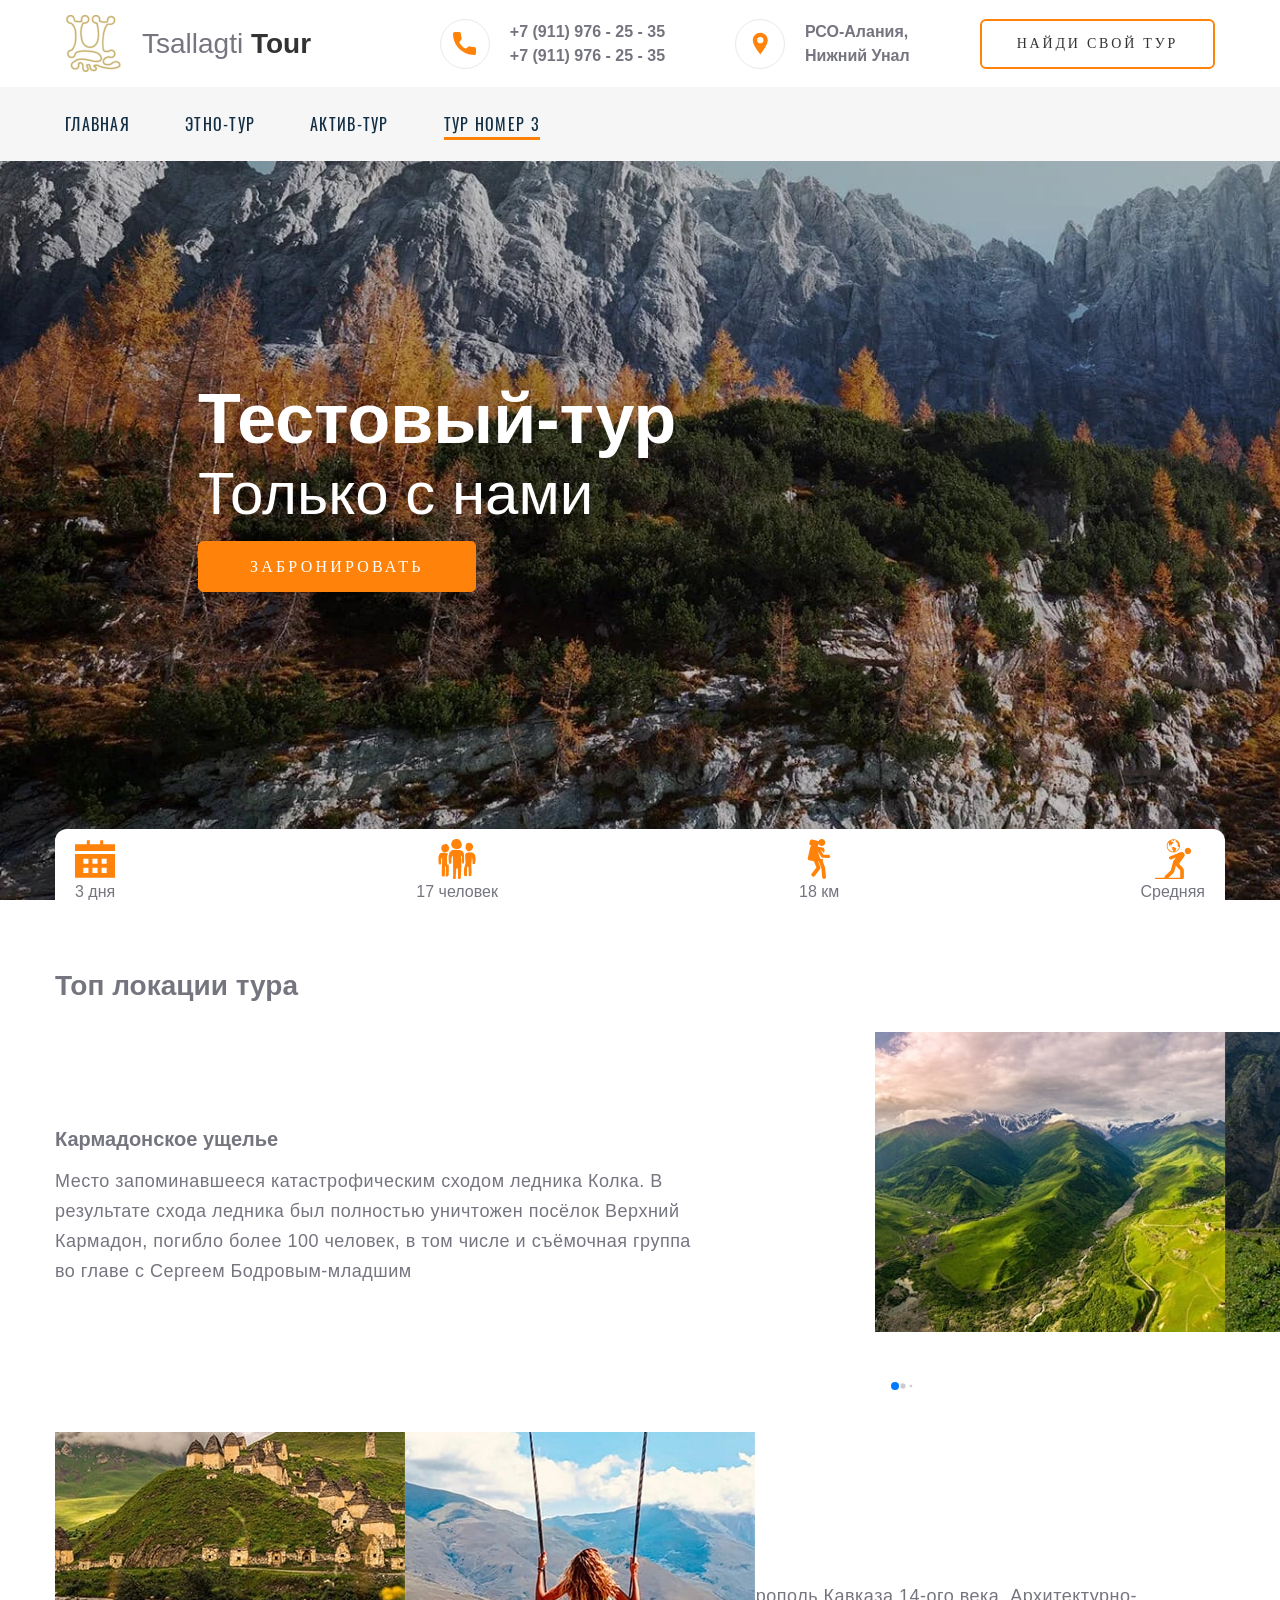
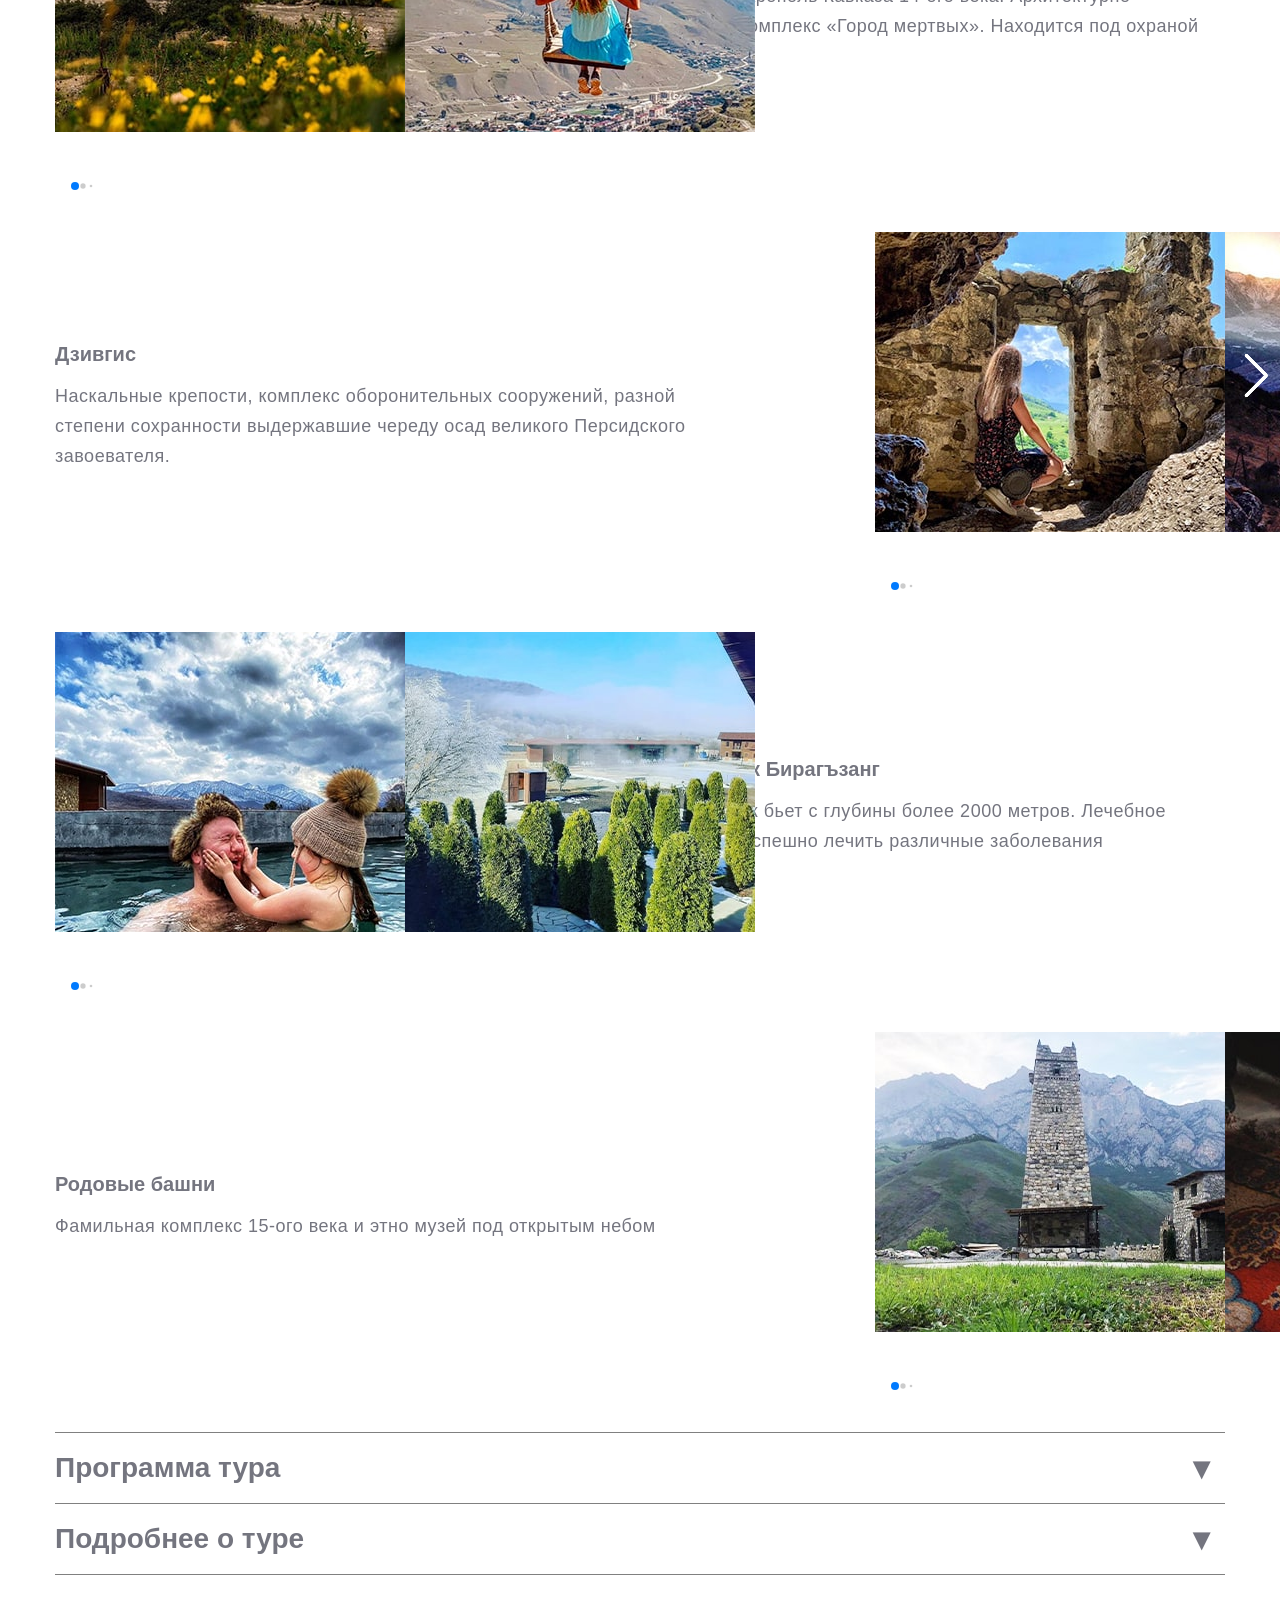
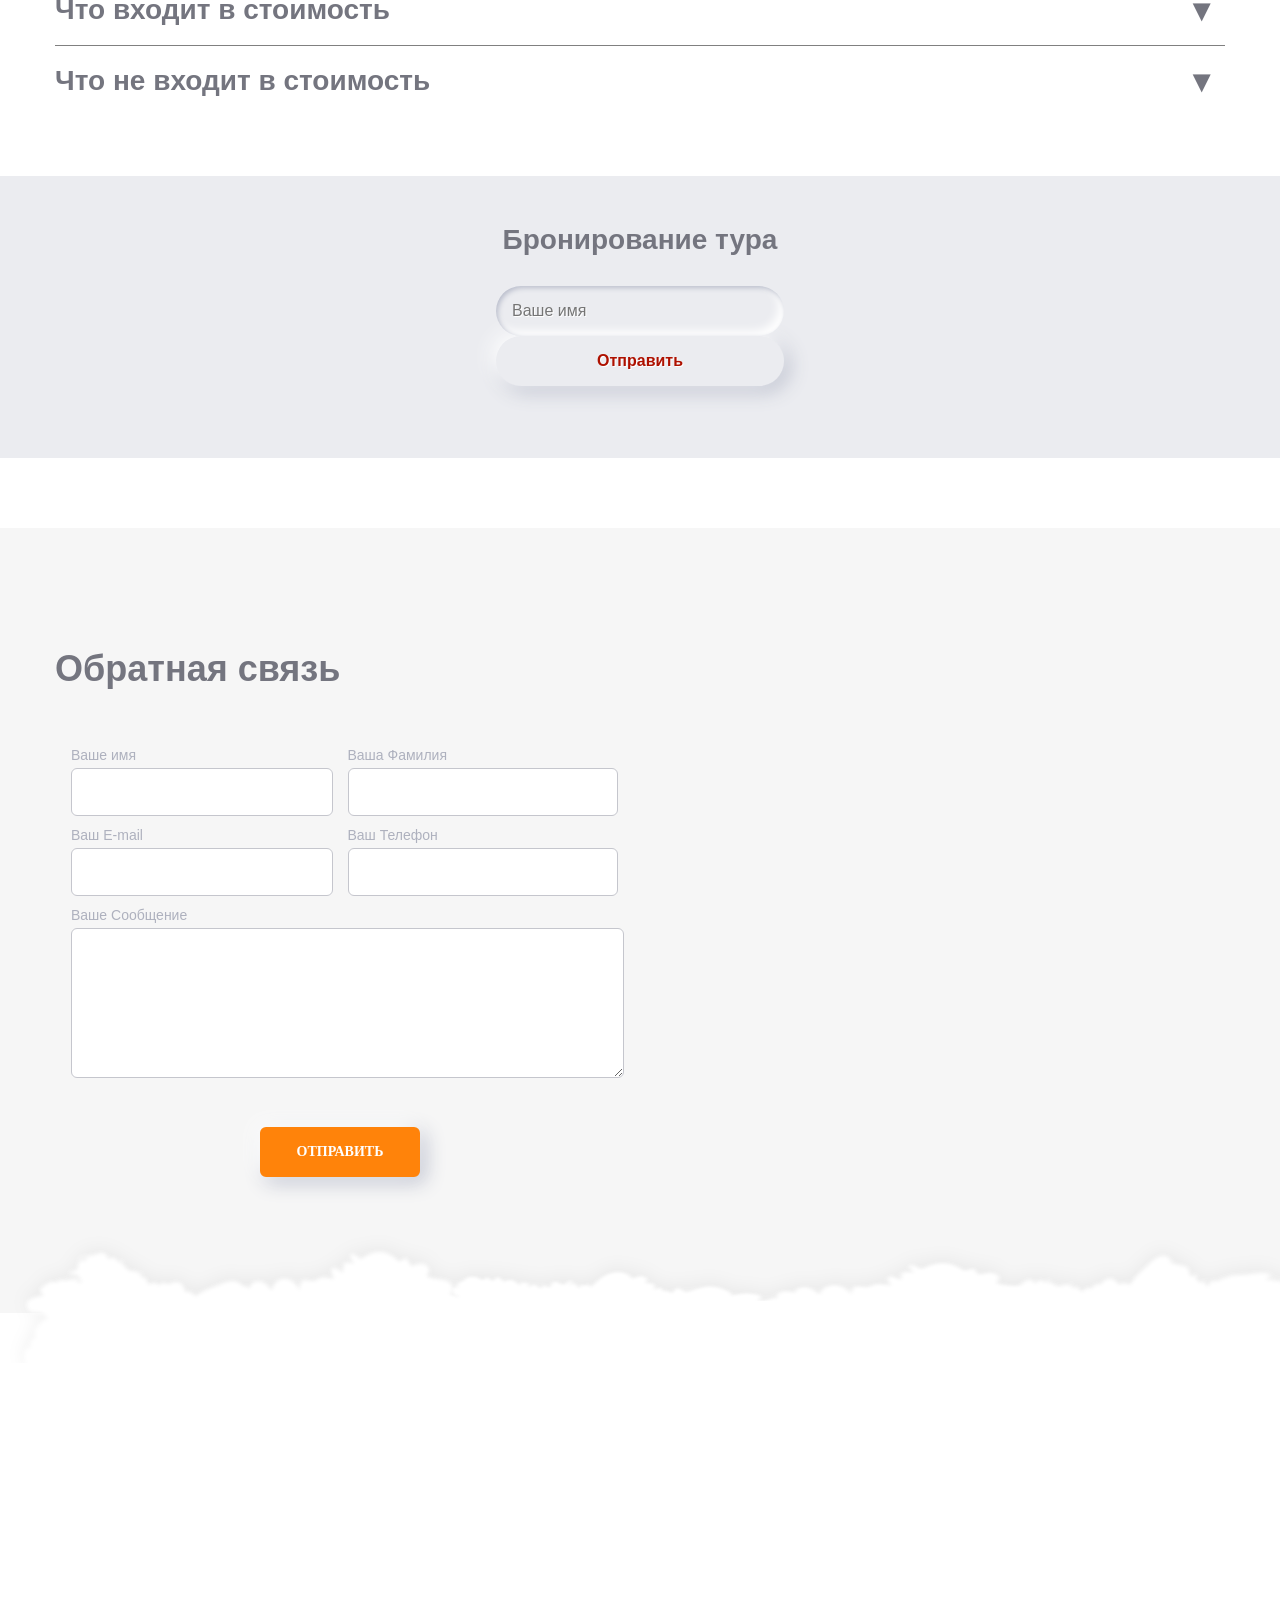
==== test.html @ 3c653f24 "Add files via upload" ====
<!doctype html>
<html lang="ru">
<head>
    <meta charset="UTF-8">
    <meta name="viewport"
          content="width=device-width, user-scalable=no, initial-scale=1.0, maximum-scale=1.0, minimum-scale=1.0">
    <meta http-equiv="X-UA-Compatible" content="ie=edge">
    <meta name="description" content="Туры в Осетии! Лучшее только с нами!">
    <meta name="keywords"
          content="Туры в Осетию, отдых в Осетии, мертвый город, даргавс, тур Осетия, Кавказ тур, тур в горах, отдых в горах">
    <link rel="stylesheet" href="css/fonts.css">
    <link rel="preload" as="style" href="css/fonts.css">
    <link rel="stylesheet" href="css/swiper-bundle.min.css">
    <link rel="stylesheet" href="css/tour.css">
    <link rel="stylesheet" href="css/style.css">
    <link rel="stylesheet" href="test.css">
    <script src="js/accordion.js" defer></script>
    <title>Актив-Тур</title>
</head>
<body>
<div class="overflow"></div>
<header class="header" id="header">
    <div class="header__desctop">
        <div class="header__aside container">
            <div class="header__left">
                <a href="#" class="header__logo">
                    <img src="img/logo.png" alt="Tsallagti туры логотип">
                    <span class="header-logo__name">Tsallagti <strong>Tour</strong></span>
                </a>
            </div>
            <div class="header__right">
                <div class="header-right__item">
                    <div class="header-phone header__article">
                        <div class="header-phone__left">
                            <a href="tel:+79119762535" class="header-phone__link">
                            <span class="header__icon"><svg version="1.1" id="Capa_1" xmlns="http://www.w3.org/2000/svg" x="0px" y="0px"
                                         viewBox="0 0 384 384" style="enable-background:new 0 0 384 384;"
                                         xml:space="preserve">
<g>
	<g>
		<path d="M353.188,252.052c-23.51,0-46.594-3.677-68.469-10.906c-10.719-3.656-23.896-0.302-30.438,6.417l-43.177,32.594
			c-50.073-26.729-80.917-57.563-107.281-107.26l31.635-42.052c8.219-8.208,11.167-20.198,7.635-31.448
			c-7.26-21.99-10.948-45.063-10.948-68.583C132.146,13.823,118.323,0,101.333,0H30.813C13.823,0,0,13.823,0,30.813
			C0,225.563,158.438,384,353.188,384c16.99,0,30.813-13.823,30.813-30.813v-70.323C384,265.875,370.177,252.052,353.188,252.052z"
        />
	</g>
</g>
<g>
</g>
<g>
</g>
<g>
</g>
<g>
</g>
<g>
</g>
<g>
</g>
<g>
</g>
<g>
</g>
<g>
</g>
<g>
</g>
<g>
</g>
<g>
</g>
<g>
</g>
<g>
</g>
<g>
</g>
</svg></span>
                            </a>
                        </div>
                        <div class="header-phone__right">
                            <a href="tel:+79119762535" class="header-phone__link">+7 (911) 976 - 25 - 35</a>
                            <a href="tel:+79651111111" class="header-phone__link">+7 (911) 976 - 25 - 35</a>
                        </div>
                    </div>
                </div>
                <div class="header-right__item">
                    <div class="header-local header__article">
                        <div class="header-local__let">
                            <a href="#tel" class="header-phone__link">
                        <span class="header__icon">
                                <svg height="682pt" viewBox="-119 -21 682 682.66669" width="682pt"
                                     xmlns="http://www.w3.org/2000/svg"><path
                                        d="m216.210938 0c-122.664063 0-222.460938 99.796875-222.460938 222.460938 0 154.175781 222.679688 417.539062 222.679688 417.539062s222.242187-270.945312 222.242187-417.539062c0-122.664063-99.792969-222.460938-222.460937-222.460938zm67.121093 287.597656c-18.507812 18.503906-42.8125 27.757813-67.121093 27.757813-24.304688 0-48.617188-9.253907-67.117188-27.757813-37.011719-37.007812-37.011719-97.226562 0-134.238281 17.921875-17.929687 41.761719-27.804687 67.117188-27.804687 25.355468 0 49.191406 9.878906 67.121093 27.804687 37.011719 37.011719 37.011719 97.230469 0 134.238281zm0 0"/></svg>
                        </span>
                            </a>
                        </div>
                        <div class="header-local__right">
                            <a href="#tel" class="header-local__link">
                                РСО-Алания, <br> Нижний Унал
                            </a>
                        </div>
                    </div>
                </div>
                <a href="#" class="header__btn btn btn__orange">Найди свой тур</a>
            </div>
        </div>
        <div class="header__menu" id="menu-desctop">
            <div class="container">
                <nav class="header__nav">
                    <ul class="header__list">
                        <li class="header__item"><a href="index.html" class="heder__link">Главная</a></li>
                        <li class="header__item"><a href="tours.html" class="heder__link">Этно-Тур</a></li>
                        <li class="header__item"><a href="active.html"
                                                    class="heder__link">Актив-Тур</a></li>
                        <li class="header__item"><a href="test.html" class="heder__link heder__link-active">Тур номер
                            3</a></li>
                    </ul>
                </nav>
            </div>
        </div>
    </div>
    <nav class="navigation">
        <div id="menuToggle">
            <input type="checkbox" id="check-menu-mobile">
            <span></span>
            <span></span>
            <span></span>
            <ul id="menu">
                <li><a href="index.html">Главная</a></li>
                <li><a href="tours.html">Этно-Тур</a></li>
                <li><a href="active.html">Актив-Тур</a></li>
                <li><a href="#">Тур номер 3</a></li>
            </ul>
        </div>
    </nav>
</header>
<main>
    <section class="hero" id="hero">
        <div class="swiper-container hero__slider">
            <div class="swiper-wrapper">
                <div class="swiper-slide">
                    <picture class="1">
                        <source srcset="img/slide/slide-start-1.jpg" media="(min-width: 769px)">
                        <img src="img/slide/slide_1_mobile-min.jpg" alt="MDN" class="swiper-slide__img">
                    </picture>
                </div>
                <div class="swiper-slide">
                    <picture class="2">
                        <source srcset="img/slide/slide-start-2.jpg" media="(min-width: 769px)">
                        <img src="img/slide/slide_2_mobile-min.jpg" alt="MDN" class="swiper-slide__img">
                    </picture>
                </div>
                <div class="swiper-slide">
                    <picture class="3">
                        <source srcset="img/slide/slide-start-3.jpg" media="(min-width: 769px)">
                        <img src="img/slide/slide_3_mobile-min.jpg" alt="MDN" class="swiper-slide__img">
                    </picture>
                </div>
                <!-- Buttons -->
                <!--            <div class="swiper-button-prev"></div>-->
                <!--            <div class="swiper-button-next"></div>-->
            </div>
        </div>
        <div class="swiper-wrap">
            <div class="swiper-wrap__container">
                <h1 class="swiper-container__title">Тестовый-тур</h1>
                <p class="swiper-container__text">Только с нами</p>
                <a href="#tour__price" class="swuper__btn btn btn__orange">Забронировать</a>
            </div>
        </div>
        <div class="tour-lvl">
            <div class="tour-lvl__container">
                <div class="tour-lvl__item">
                    <div class="tour-lvl__icon">
                        <svg class="tour-lvl__svg" version="1.1" id="Layer_1" xmlns="http://www.w3.org/2000/svg" x="0px"
                             y="0px"
                             viewBox="0 0 395 395" style="enable-background:new 0 0 395 395;" xml:space="preserve">
<g>
	<polygon points="278.333,52.5 278.333,12.5 248.333,12.5 248.333,52.5 146.667,52.5 146.667,12.5 116.667,12.5 116.667,52.5
		0,52.5 0,117.5 395,117.5 395,52.5 	"/>
    <path d="M0,382.5h395v-235H0V382.5z M262.5,195h50v50h-50V195z M262.5,285h50v50h-50V285z M172.5,195h50v50h-50V195z M172.5,285h50
		v50h-50V285z M82.5,195h50v50h-50V195z M82.5,285h50v50h-50V285z"/>
</g>
                            <g>
</g>
                            <g>
</g>
                            <g>
</g>
                            <g>
</g>
                            <g>
</g>
                            <g>
</g>
                            <g>
</g>
                            <g>
</g>
                            <g>
</g>
                            <g>
</g>
                            <g>
</g>
                            <g>
</g>
                            <g>
</g>
                            <g>
</g>
                            <g>
</g>
</svg>
                        <p>3 дня</p>
                    </div>
                </div>
                <div class="tour-lvl__item">
                    <div class="tour-lvl__icon">
                        <svg class="tour-lvl__svg" version="1.1" id="Capa_2" xmlns="http://www.w3.org/2000/svg" x="0px"
                             y="0px"
                             width="189.725px" height="189.725px" viewBox="0 0 189.725 189.725"
                             style="enable-background:new 0 0 189.725 189.725;"
                             xml:space="preserve">
<g>
	<g>
		<path d="M112.703,12.209c-1.405-3.553-3.822-6.638-7.471-8.748c-1.387-0.801-2.783-1.35-4.178-1.695
			C96.97,0.084,92.388-0.42,87.608,0.355c-21.487,3.487-27.597,33.089-8.88,43.769c5.806,3.313,17.978,5.163,24.773,1.866
			c4.167-0.936,7.916-3.299,10.623-7.077C119.761,31.051,117.265,19.955,112.703,12.209z"/>
        <path d="M57.595,41.947c-0.283-3.619-1.864-7.103-4.235-9.897c-0.321-0.733-0.679-1.442-1.092-2.109
			c-4.732-7.653-13.913-7.003-21.186-3.91c-9.08,3.862-12.511,13.844-10.447,22.938c1.921,8.454,9.287,15.215,18.029,15.381
			C50.41,64.573,58.44,52.715,57.595,41.947z"/>
        <path d="M128.755,90.472c-0.108-8.433,0.187-17.614-2.546-25.695c-4.021-11.894-17.353-12.543-27.915-13.038
			c-11.533-0.541-28.531-2.116-36.068,9.037c-9.732,14.398-6.897,37.548-5.605,53.859c0.199,2.518,3.003,3.075,4.338,1.664
			c0.013,0.003,0.026,0.003,0.04,0.006c1.299,1.376,1.977,1.269,4.794,1.404c1.376,0.066,2.197-1.12,2.334-2.334
			c1.275-11.243-2.976-29.565,7.567-36.255c-0.007,0.436-0.008,0.875-0.011,1.313c-0.168,0.254-0.307,0.543-0.386,0.887
			c-0.168,0.724-0.146,1.237-0.076,1.934c0.229,14.167,1.411,28.26,1.143,42.472c-0.376,19.812,1.62,40.222-0.804,59.894
			c-0.04,0.32,0.01,0.596,0.106,0.843c-0.318,0.688-0.051,1.642,0.85,1.979c2.876,1.079,5.459,0.769,8.53,1.238
			c1.729,0.265,3.34-0.693,3.391-2.582c0.266-10.103,1.366-20.236,2.071-30.315c0.295-4.227,0.37-8.585,0.162-12.815
			c-0.081-0.978-0.166-1.955-0.255-2.931c-0.03-0.331-0.053-0.61-0.073-0.86c0.641-0.117,1.247-0.264,1.693-0.312
			c2.351-0.258,4.499-0.147,6.727,0.46c0.448,6.001,1.188,11.962,1.089,18.073c-0.155,9.547-0.941,19.168-0.177,28.701
			c0.129,1.611,1.852,1.951,2.727,1.08c2.382,0.943,5.507,1.676,7.593-0.063c0.077-0.065,0.117-0.145,0.181-0.214
			c1.047,0.49,2.474,0.019,2.534-1.542c1.388-35.634,6.238-72.424,0.304-107.834c1.306,0.382,2.525,0.997,3.59,2.019
			c2.651,2.548,1.997,7.905,1.827,11.175c-0.404,7.855-2.162,17.012,2.275,24.101c0.637,1.018,1.794,1.254,2.766,0.962
			c1.547,0.519,3.358-0.001,3.743-2.058C128.714,106.711,128.861,98.605,128.755,90.472z"/>
        <path d="M171.496,34.543c-1.455-12.344-18.521-22.357-29.055-14.004c-4.249,3.369-6.162,9.061-6.477,14.866
			c-1.185,5.069-0.246,10.612,2.761,14.825c1.705,3.41,4.323,6.254,8.088,7.455c2.654,0.848,5.319,0.444,7.808-0.578
			C164.322,55.575,172.786,45.487,171.496,34.543z"/>
        <path d="M55.579,124.249c-0.059-1.253-0.889-2.78-2.272-2.985c-1.856-0.274-3.548-0.6-5.289-0.764
			c-0.418-7.429-0.63-14.867-0.597-22.309c0.031-6.995-1.039-18.149,3.305-24.135c0.376-0.518,0.536-1.029,0.562-1.515
			c1.003-1.254,0.821-3.447-1.12-3.863c-11.499-2.469-32.588-8.243-39.703,4.832c-6.726,12.359-2.641,29.993-2.452,43.345
			c0.02,1.325,0.916,2.638,2.248,2.952c2.285,0.54,4.374,0.808,6.73,0.843c1.237,0.019,2.746-0.936,2.947-2.243
			c1.276-8.348-1.562-16.85,0.169-25.117c1.26-6.025,2.825-4.196,3.643-0.131c0.646,3.202,0.693,6.562,0.749,9.817
			c0.161,9.46-1.06,19.017-1.46,28.47c-0.596,14.107-0.664,28.231-0.215,42.346c0.044,1.362,0.897,2.558,2.231,2.931
			c3.378,0.944,6.297,1.283,9.748,0.733c1.395-0.222,2.117-1.684,2.228-2.925c1.289-14.536,0.864-29.11,0.772-43.683
			c1.431,0.015,2.846,0.137,4.271,0.368c0.262,14.697-1.341,29.353-0.826,44.055c0.055,1.567,1.373,3.26,3.102,3.1
			c2.718-0.251,6.781-0.326,8.845-2.389c2.446-2.445,2.108-10.288,2.425-13.565C56.835,149.757,56.17,136.921,55.579,124.249z
			 M14.256,114.397c-0.062-0.009-0.123-0.021-0.184-0.03c-0.113-3.922-0.341-7.848-0.524-11.771
			C13.866,106.661,14.414,110.746,14.256,114.397z"/>
        <path d="M178.9,73.948c-5.887-12.958-28.205-13.373-39.209-7.859c-4.544,2.277-6.254,5.522-6.332,10.527
			c-0.182,11.64,1.837,23.386,1.954,35.062c0.098,9.756-5.177,18.336-6.663,27.864c-1.772,11.356-0.535,22.869,0.243,34.247
			c0.097,1.421,1.28,2.018,2.326,1.842c0.034,0.007,0.058,0.029,0.094,0.034c2.499,0.393,5.152,0.841,7.68,0.878
			c1.572,0.023,2.662-1.274,2.755-2.755c0.867-13.839,0.866-27.727,0.886-41.59c2.387-0.108,4.747-0.164,7.156,0.105
			c-0.868,13.843,0.944,27.629,1.096,41.484c0.017,1.444,1.312,3.074,2.896,2.896c1.976-0.222,3.93-0.57,5.916-0.72
			c1.237-0.093,2.539-0.812,2.811-2.14c3.522-17.208,0.388-34.45,0.17-51.795c-0.134-10.773,3.882-22.881,2.021-33.783
			c0.139-0.167,0.242-0.365,0.334-0.581c1.216,2.55,1.767,5.609,2.312,8.306c1.151,5.696,2.347,12.789,1.255,18.596
			c-0.298,1.579,0.413,3.327,2.12,3.734c1.601,0.382,3.427,0.55,4.924,0.039c1.513,1.127,4.052,0.926,4.649-1.441
			C183.74,103.28,184.831,87.002,178.9,73.948z"/>
	</g>
</g>
                            <g>
</g>
                            <g>
</g>
                            <g>
</g>
                            <g>
</g>
                            <g>
</g>
                            <g>
</g>
                            <g>
</g>
                            <g>
</g>
                            <g>
</g>
                            <g>
</g>
                            <g>
</g>
                            <g>
</g>
                            <g>
</g>
                            <g>
</g>
                            <g>
</g>
</svg>
                        <p>17 человек</p>
                    </div>
                </div>
                <div class="tour-lvl__item">
                    <div class="tour-lvl__icon">
                        <svg class="tour-lvl__svg" version="1.1" id="Capa_3" xmlns="http://www.w3.org/2000/svg" x="0px"
                             y="0px"
                             viewBox="0 0 457.862 457.862" style="enable-background:new 0 0 457.862 457.862;"
                             xml:space="preserve">
<path id="XMLID_237_" d="M299.796,330.976c-0.178-1.966-0.621-3.898-1.316-5.745l-25.749-68.372l3.609-23.873l-7.449-0.275
	c-16.839-0.622-28.228-12.729-30.863-20.707l-23.391-70.816l40.018,65.324l0,0v0l0.001,0.002c3.08,5.025,8.59,8.466,14.881,8.698
	c31.29,1.154,53.731,2.035,69.087,2.658c4.97,0.202,9.806-1.633,13.395-5.077c3.589-3.444,5.629-8.204,5.629-13.178
	c0-9.876-7.816-17.981-17.685-18.341l-59.307-2.159l0,0l-36.24-59.156l42.789,41.158l5.008-33.132
	c2.245-14.852-7.975-28.712-22.826-30.957l-47.956-7.249c-2.287-0.346-4.55-0.394-6.751-0.177l8.65-33.851
	c5.243,12.551,16.72,22.141,31.152,24.323c21.985,3.323,42.503-11.805,45.826-33.791c3.324-21.985-11.805-42.502-33.79-45.826
	c-20.386-3.082-39.499,9.706-44.823,29.11c-2.93-4.014-7.221-7.072-12.411-8.398L152.214,6.588
	c-11.864-3.031-23.939,4.128-26.97,15.992l-6.281,24.58c-3.032,11.864,4.128,23.939,15.992,26.97l10.09,2.578
	c-7.911,1.946-14.45,8.191-16.355,16.679l-27.934,124.485c-2.681,11.948,4.831,23.807,16.779,26.488l38.367,8.609
	c5.256,1.179,10.493,0.385,14.941-1.891c0.146,2.184,0.621,4.383,1.462,6.529l27.002,68.866l-53.585,69.861
	c-7.357,9.592-5.546,23.332,4.047,30.69c9.6,7.364,23.339,5.536,30.69-4.047l61.106-79.666c4.668-6.086,5.81-14.171,3.01-21.312
	l-23.029-58.731c-0.416-1.061-0.234-2.264,0.477-3.155c0.711-0.891,1.843-1.335,2.971-1.164c1.142,0.173,2.102,0.949,2.509,2.03
	l28.958,76.896l9.038,100.065c1.087,12.033,11.721,20.918,23.769,19.831c12.04-1.087,20.918-11.729,19.831-23.769L299.796,330.976z"
/>
                            <g>
</g>
                            <g>
</g>
                            <g>
</g>
                            <g>
</g>
                            <g>
</g>
                            <g>
</g>
                            <g>
</g>
                            <g>
</g>
                            <g>
</g>
                            <g>
</g>
                            <g>
</g>
                            <g>
</g>
                            <g>
</g>
                            <g>
</g>
                            <g>
</g>
</svg>
                        <p>18 км</p>
                    </div>
                </div>
                <div class="tour-lvl__item">
                    <div class="tour-lvl__icon">
                        <svg class="tour-lvl__svg" version="1.1" id="Layer_2" xmlns="http://www.w3.org/2000/svg" x="0px"
                             y="0px"
                             viewBox="0 0 231.5 256" style="enable-background:new 0 0 231.5 256;" xml:space="preserve">
<path d="M211.3,56c11.2,0,20.3,9.1,20.3,20.3s-9.1,20.3-20.3,20.3S191,87.4,191,76.2S200.1,56,211.3,56z M183,86.5
	c-5.1-3.8-12.4-5.1-19.6-2.3c-12.3,4.8-51.8,21-67.2,27.4c-5.3,2.2-7.9,8.3-5.7,13.7l0,0c2.2,5.4,8.3,7.9,13.7,5.8l30.3-12.3
	l-14.9,19.9c-1.8,2.5-2.8,4.8-3.4,7.2l-14.4,54.7c-0.1,0.5-0.4,0.9-0.7,1.2l-35.9,34.1c-3.5,3.3-4.5,8.2-3,12.5H0v7.9h173.7
	c6.5,0,11.8-5.3,11.8-11.8v-42.7c0-6.6-2.5-12.9-6.9-17.7l-24.3-26.2l32.7-43.8C193.4,105.2,191.6,92.9,183,86.5z M161.9,201.6v42.7
	c0,1.4,0.2,2.7,0.7,3.9H86.2l31.1-29.5c3.6-3.4,6.1-7.7,7.3-12.4l9.4-35.8l27.3,29.4C161.7,200.3,161.9,200.9,161.9,201.6z"/>
                            <path id="Layer_1_1_" d="M120.8,86.2c23.5-1.4,41.3-21.6,39.8-45.1C159.2,17.5,139-0.3,115.5,1.2C92,2.6,74.2,22.9,75.7,46.3
	C77.1,69.7,97.3,87.6,120.8,86.2z M108.6,34.9c-1.2-2.3,2.2-3.6,3.9-5.3c2.2-2.3,6.9-6.1,6.3-7.5c-0.5-1.5-5.3-5.8-7.9-4.8
	c-0.5,0-3.6,3.4-4.2,3.9c0-1.2-0.2-1.8-0.2-2.9c0-0.8-1.5-1.4-1.4-2c0.1-1.3,3.4-3.8,4.1-4.8c-0.7-0.4-2.8-2-3.4-1.7
	c-1.4,0.8-3.2,1.3-4.7,2c0-0.5-0.1-1.1-0.2-1.4c2.9-1.5,6.1-2.6,9.4-3.4l2.9,1.1l2.2,2.3l2.2,2.1c0,0,1.3,0.5,1.8,0.5
	c0.7-0.1,2.7-2.8,2.7-2.8l-0.9-2.1l-0.1-1.8c5.9,0.5,11.3,2.3,16.2,5.3c-0.8,0.1-1.8,0.2-2.8,0.5c-0.4-0.2-2.7,0.2-2.6,1.2
	c0.1,0.8,4.1,4,5.9,6.9c1.7,2.9,6.6,4.8,7.5,8c0.9,3.8-0.5,8.7,0.1,13.3c0.7,4.5,5.5,9.1,5.5,9.1s2.2,0.7,3.9,0.2
	c-1.3,6.6-4.2,12.7-8.8,17.9c-5.1,5.8-11.5,9.8-18.8,11.5c0.9-2.6,2.6-5.1,4.2-6.5c1.4-1.3,3.2-3.6,3.8-5.3c0.7-1.8,1.5-3.4,2.6-5.1
	c1.3-2.3-4-5.5-5.8-6.1c-3.9-1.4-6.9-3.4-10.2-5.5c-2.5-1.5-10,2-12.8,0.9c-3.8-1.4-5.1-2.6-8.5-4.8c-3.5-2.3-2.5-7.2-2.7-10.8
	c2.6,0,6.2-1.1,8,0.9c0.5,0.7,2.6,3.4,3.8,2.3C111,39,109.1,35.7,108.6,34.9z M87.8,21.6c0.2,1.8,1.2,3.3,1.2,4.6
	c0,5.1-0.4,8.2,2.8,12.2c1.3,1.5,1.7,3.9,2.3,5.9c0.7,1.8,2.8,2.7,4.5,3.8c3.2,2.1,6.2,4.7,9.6,6.5c2.2,1.2,3.5,1.8,3.2,4.5
	c-0.4,2.1-0.4,3.4-1.4,5.3c-0.2,0.7,1.5,4.1,2.1,4.6c1.7,1.4,3.4,2.8,5.2,4.1c2.8,2.1,0,5.1-1.1,8.3c-8.3-0.5-16.2-3.8-22.6-9.4
	c-7.5-6.6-12-15.9-12.6-25.8C80.1,37,82.3,28.6,87.8,21.6z"/>
</svg>
                        <p>Cредняя</p>
                    </div>
                </div>
            </div>
        </div>
    </section>
    <section class="tour" id="tour">
        <div class="container">
            <div class="tour-program">
                <h2 class="tour__title title-vis">Топ локации тура</h2>
                <div class="tour__content ">
                    <div class="tour__item">
                        <div class="tour__name">
                            <h3>Кармадонское ущелье</h3>
                            <p class="tour-name__descr">Место запоминавшееся катастрофическим сходом
                                ледника Колка. В результате схода ледника был полностью уничтожен посёлок Верхний
                                Кармадон, погибло более 100 человек, в том числе и съёмочная группа во главе с Сергеем
                                Бодровым-младшим</p>
                        </div>
                        <div>
                            <div class="swiper-cube">
                                <div class="swiper-wrapper">
                                    <div class="swiper-slide"
                                         style="background-image:url(img/karmadon/karmadon1-min.jpg)"></div>
                                    <div class="swiper-slide"
                                         style="background-image:url(img/karmadon/karmadon2-min.jpg)"></div>
                                    <div class="swiper-slide"
                                         style="background-image:url(img/karmadon/karmadon3-min.jpg)"></div>
                                    <div class="swiper-slide"
                                         style="background-image:url(img/karmadon/karmadon4-min.jpg)"></div>
                                </div>
                                <!-- Add Pagination -->
                                <div class="swiper-pagination"></div>
                                <!-- Buttons -->
                                <div class="swiper-button-prev swiper-button-color"></div>
                                <div class="swiper-button-next swiper-button-color"></div>
                            </div>
                        </div>
                    </div>
                    <div class="tour__item">
                        <div class="tour__name">
                            <h3>Даргавс</h3>
                            <p class="tour-name__descr">
                                Самый крупный некрополь Кавказа 14-ого века. Архитектурно-этнографический
                                комплекс «Город мертвых». Находится под охраной ЮНЕСКО.
                            </p>
                        </div>
                        <div>
                            <div class="swiper-cube">
                                <div class="swiper-wrapper">
                                    <div class="swiper-slide"
                                         style="background-image:url(img/dargavs/dargavs1-min.jpg)"></div>
                                    <div class="swiper-slide"
                                         style="background-image:url(img/dargavs/dargavs2-min.jpg)"></div>
                                    <div class="swiper-slide"
                                         style="background-image:url(img/dargavs/dargavs3-min.jpg)"></div>
                                    <div class="swiper-slide"
                                         style="background-image:url(img/dargavs/dargavs4-min.jpg)"></div>
                                </div>
                                <!-- Add Pagination -->
                                <div class="swiper-pagination"></div>
                                <div class="swiper-button-prev swiper-button-color"></div>
                                <div class="swiper-button-next swiper-button-color"></div>
                            </div>
                        </div>
                    </div>
                    <div class="tour__item">
                        <div class="tour__name">
                            <h3>Дзивгис</h3>
                            <p class="tour-name__descr">Наскальные крепости, комплекс оборонительных сооружений, разной
                                степени сохранности выдержавшие череду осад великого Персидского завоевателя.</p>
                        </div>
                        <div>
                            <div class="swiper-cube">
                                <div class="swiper-wrapper">
                                    <div class="swiper-slide"
                                         style="background-image:url(img/dzivgis/dzivgis1-min.jpg)"></div>
                                    <div class="swiper-slide"
                                         style="background-image:url(img/dzivgis/dzivgis2-min.jpg)"></div>
                                    <div class="swiper-slide"
                                         style="background-image:url(img/dzivgis/dzivgis3-min.jpg)"></div>
                                    <div class="swiper-slide"
                                         style="background-image:url(img/dzivgis/dzivgis4-min.jpg)"></div>
                                </div>
                                <!-- Add Pagination -->
                                <div class="swiper-pagination"></div>
                                <!-- Buttons -->
                                <div class="swiper-button-prev swiper-button-color"></div>
                                <div class="swiper-button-next swiper-button-color"></div>
                            </div>
                        </div>
                    </div>
                    <div class="tour__item">
                        <div class="tour__name">
                            <h3>Горячий источник Бирагъзанг</h3>
                            <p class="tour-name__descr">Термальный родник бьет с глубины более 2000 метров. Лечебное
                                купание помогает успешно
                                лечить различные заболевания</p>
                        </div>
                        <div>
                            <div class="swiper-cube">
                                <div class="swiper-wrapper">
                                    <div class="swiper-slide"
                                         style="background-image:url(img/biragzang/biragzang1-min.jpg)"></div>
                                    <div class="swiper-slide"
                                         style="background-image:url(img/biragzang/biragzang2-min.jpg)"></div>
                                    <div class="swiper-slide"
                                         style="background-image:url(img/biragzang/biragzang3-min.jpg)"></div>
                                    <div class="swiper-slide"
                                         style="background-image:url(img/biragzang/biragzang4-min.jpg)"></div>
                                </div>
                                <!-- Add Pagination -->
                                <div class="swiper-pagination"></div>
                                <!-- Buttons -->
                                <div class="swiper-button-prev swiper-button-color"></div>
                                <div class="swiper-button-next swiper-button-color"></div>
                            </div>
                        </div>
                    </div>
                    <div class="tour__item">
                        <div class="tour__name">
                            <h3>Родовые башни</h3>
                            <p class="tour-name__descr">Фамильная комплекс 15-ого века и этно музей под
                                открытым небом</p>
                        </div>
                        <div>
                            <div class="swiper-cube">
                                <div class="swiper-wrapper">
                                    <div class="swiper-slide"
                                         style="background-image:url(img/towers/tower1-min.jpg)"></div>
                                    <div class="swiper-slide"
                                         style="background-image:url(img/towers/tower2-min.jpg)"></div>
                                    <div class="swiper-slide"
                                         style="background-image:url(img/towers/tower3-min.jpg)"></div>
                                    <div class="swiper-slide"
                                         style="background-image:url(img/towers/tower4-min.jpg)"></div>
                                </div>
                                <!-- Add Pagination -->
                                <div class="swiper-pagination"></div>
                                <!-- Buttons -->
                                <div class="swiper-button-prev swiper-button-color"></div>
                                <div class="swiper-button-next swiper-button-color"></div>
                            </div>
                        </div>
                    </div>
                </div>
            </div>
        </div>
    </section>
    <section class="tour-program">
        <div class="container">
            <div class="accordion__item">
                <div class="accordion__item-header">
                    <h2 class="tour-accordion__title tour__title">
                        Программа тура
                    </h2>
                </div>
                <div class="accordion__item-body">
                    <div class="accordion__item-body-content">
                        <h3 class="tour-program__day">1-й день</h3>
                        <ul class="tour-program__list">
                            <li class="tour-program__item">11:00-12:10 (аэропорт Беслан,ж/д и авто вокзалы
                                Владикавказ)
                            </li>
                            <li class="tour-program__item">13:00 Памятник жертвам от схода ледника Колка</li>
                            <li class="tour-program__item">13:20 Кармадонское ущелье</li>
                            <li class="tour-program__item">14:30 Самый крупный некрополь  Кавказа</li>
                            <li class="tour-program__item">15:30 Обед (входит в стоимость)</li>
                            <li class="tour-program__item">17:00 Смотровая площадка Качеля</li>
                            <li class="tour-program__item">17:30 Башня Курта и Тага</li>
                            <li class="tour-program__item">18:00 Дзивгиская наскальная крепость</li>
                            <li class="tour-program__item">19:00 Бирагъзанг-горячий исочник(купание по желанию)не входит
                                в
                                стоимость
                            </li>
                            <li class="tour-program__item">19:50 Выезд во Владикавказ</li>
                            <li class="tour-program__item">20:40 Заселение в отель</li>
                        </ul>
                        <h3 class="tour-program__day">2-й день</h3>
                        <ul class="tour-program__list">
                            <li class="tour-program__item">8:00 Завтрак</li>
                            <li class="tour-program__item">9:00 Выезд</li>
                            <li class="tour-program__item">10:00 Монумент Уастырджи</li>
                            <li class="tour-program__item">10:30 Родовая башня/этно-музей</li>
                            <li class="tour-program__item">11:30 Мастер класс по приготовлению осетинских пирогов</li>
                            <li class="tour-program__item">12:30 Обед под открытым небом</li>
                            <li class="tour-program__item">15:00 Экскурсия по Владикавказу</li>
                            <li class="tour-program__item">17:30 Выезд в аэропорт Владикавказа(Беслан)</li>
                            <li class="tour-program__item">18:30 Приезд в Ааэропорт</li>
                        </ul>
                    </div>
                </div>
            </div>
        </div>
    </section>
    <section class="tour-about" id="tour-about">
        <div class="container">
            <div class="accordion__item">
                <div class="accordion__item-header">
                    <h2 class="tour-accordion__title tour__title">
                        Подробнее о туре
                    </h2>
                </div>
                <div class="accordion__item-body">
                    <div class="accordion__item-body-content">
                        <p>
                            В этом путешествии нас ждут топовые локации Осетии. Мы объединили те места, которые больше
                            всего
                            приводят
                            в восторг наших путешественников. А именно: Кармадонское ущелье, Даргавский некрополь,
                            Фамиильные
                            башни. Но это еще не все! <br>
                            Мы начинаем свой путь из города Владикавказ, столицы Северной Осетии.
                            В первый день мы посетим Кармадонское ущелье, Даргавс, Дзивгиская наскальная крепост
                            Во второй день нас ждет Монумент Уастырджи, Родовая башня/этно-музей, Экскурсия по
                            Владикавказу
                            Питание в туре предстоит национальной кухней, вы узнаете множество интересных новых блюд:
                            осетинские
                            пироги,
                            хинкал
                            и др. <br>
                            В туре вас сопровождает тревел-эксперт, а так же фотограф, который сделает красивые кадры на
                            память
                            о путешествии!
                        </p>
                    </div>
                </div>
            </div>
        </div>
    </section>
    <section class="tour__include" id="tour__include">
        <div class="container">
            <div class="accordion__item">
                <div class="accordion__item-header">
                    <h2 class="tour-accordion__title tour__title">
                        Что входит в стоимость
                    </h2>
                </div>
                <div class="accordion__item-body">
                    <div class="accordion__item-body-content">
                        <ul class="tour__include__list">
                            <li class="tour__include__item">
                                <div class="tour__include-item__img"
                                     style="background-image:url(img/price/service_4.jpg)"></div>
                                <div class="tour__include-item__descr">
                                    Трансфер и перемещение по всему маршруту
                                </div>
                            </li>
                            <li class="tour__include__item">
                                <div class="tour__include-item__img"
                                     style="background-image:url(img/price/service_3.jpg)"></div>
                                <div class="tour__include-item__descr">
                                    Размещение в отеле
                                </div>
                            </li>
                            <li class="tour__include__item">
                                <div class="tour__include-item__img"
                                     style="background-image:url(img/price/service_2.jpg)"></div>
                                <div class="tour__include-item__descr">
                                    Комплексное питание в туре
                                </div>
                            </li>
                            <li class="tour__include__item">
                                <div class="tour__include-item__img"
                                     style="background-image:url(img/price/service_1.jpg)"></div>
                                <div class="tour__include-item__descr">
                                    Сопровождение гидом по всему маршруту
                                </div>
                            </li>
                            <li class="tour__include__item">
                                <div class="tour__include-item__img"
                                     style="background-image:url(img/price/service_5.jpg)"></div>
                                <div class="tour__include-item__descr">
                                    Мастер класс по приготовлению осетинских пирогов
                                </div>
                            </li>
                            <li class="tour__include__item">
                                <div class="tour__include-item__img"
                                     style="background-image:url(img/price/service_6.jpg)"></div>
                                <div class="tour__include-item__descr">
                                    Входы в музеи
                                </div>
                            </li>
                        </ul>
                    </div>
                </div>
            </div>
        </div>
    </section>
    <section class="tour__notinclude" id="tour__notinclude">
        <div class="container">
            <div class="accordion__item">
                <div class="accordion__item-header">
                    <h2 class="tour-accordion__title tour__title">Что не входит в стоимость</h2>
                </div>
                <div class="accordion__item-body">
                    <div class="accordion__item-body-content">
                        <ul class="tour__include__list">
                            <li class="tour__include__item">
                                <div class="tour__include-item__icon">
                                </div>
                                <div class="tour__include-item__descr">
                                    Дорога из вашего города до точки сбора группы
                                </div>
                            </li>
                            <li class="tour__include__item">
                                <div class="tour__include-item__icon">
                                </div>
                                <div class="tour__include-item__descr">
                                    Ужин во Владикавказе
                                </div>
                            </li>
                            <li class="tour__include__item">
                                <div class="tour__include-item__icon">
                                </div>
                                <div class="tour__include-item__descr">
                                    Сувениры и различные личные траты
                                </div>
                            </li>
                            <li class="tour__include__item">
                                <div class="tour__include-item__icon">
                                </div>
                                <div class="tour__include-item__descr">
                                    Горячие источники 200р
                                </div>
                            </li>
                        </ul>
                    </div>
                </div>
            </div>
        </div>
    </section>
    <section class="tour__price" id="tour__price">
        <div class="container">
            <form id="form">
                <div class="segment-title">
                    <h2 class="tour__title title-vis">Бронирование тура</h2>
                </div>
                    <input type="text" name="name" class="tour__price-input _req" placeholder="Ваше имя" maxlength="50">
                <button class="tour__btn red" type="submit">Отправить</button>
            </form>
        </div>
    </section>
    <section class="contacts" id="contacts">
        <div class="contacts__container container">
            <div class="contacts__left">
                <div class="contacts__left-wrap">
                    <div class="contacts__left-content">
                        <h2 class="contacts__title title">
                            Обратная связь
                        </h2>
                        <form action="https://jsonplaceholder.typicode.com/posts" method="post" class="contacts-form">
                            <div class="contacts-form__block">
                                <label for="contacts-form__name" class="contscts__label">Ваше имя</label>
                                <input type="text" name="name" class="contacts-form__name contacts__input"
                                       id="contacts-form__name" required>
                            </div>
                            <div class="contacts-form__block">
                                <label for="contacts-form__last-name" class="contscts__label">Ваша Фамилия</label>
                                <input type="text" class="contacts-form__last-name contacts__input"
                                       id="contacts-form__last-name">
                            </div>
                            <div class="contacts-form__block">
                                <label for="contacts-form__email" class="contscts__label">Ваш E-mail</label>
                                <input type="email" class="contacts-form__email contacts__input"
                                       id="contacts-form__email" required>
                            </div>
                            <div class="contacts-form__block">
                                <label for="contacts-form__number" class="contscts__label">Ваш Телефон</label>
                                <input type="tel" class="contacts-form__number contacts__input"
                                       id="contacts-form__number" required>
                            </div>
                            <div class="contacts-label__block ">
                                <label for="contacts-message" class="contscts__label">Ваше Сообщение</label>
                                <textarea name="contacts-message" class="contacts-message"
                                          id="contacts-message"></textarea>
                            </div>
                            <div class="contscts-btn__block">
                                <button class="contscts-btn btn btn__orange">Отправить</button>
                            </div>
                        </form>
                    </div>
                </div>
            </div>
            <div class="contacts__right" id="location-map">
                <iframe src="https://www.google.com/maps/embed?pb=!1m18!1m12!1m3!1d11698.801496681723!2d44.14092934200892!3d42.85805944590716!2m3!1f0!2f0!3f0!3m2!1i1024!2i768!4f13.1!3m3!1m2!1s0x405aebdcbb65d2eb%3A0x51a809025e875106!2z0J3QuNC2LiDQo9C90LDQuywg0KDQtdGB0L8uINCh0LXQstC10YDQvdCw0Y8g0J7RgdC10YLQuNGPLdCQ0LvQsNC90LjRjywg0KDQvtGB0YHQuNGPLCAzNjMyMTQ!5e0!3m2!1sru!2str!4v1618099544535!5m2!1sru!2str"
                        width="600" height="450" style="border:0;" allowfullscreen="" loading="lazy"></iframe>
            </div>
        </div>
    </section>
    <section class="phone-number">
        <div class=".phone-number__container container">

        </div>
    </section>
</main>

<script src="js/form-message.js"></script>
<script src="https://unpkg.com/swiper/swiper-bundle.min.js"></script>
<script src="js/script.js"></script>
<script src="js/menu-hidden.js"></script>
<script src="js/form-send.js"></script>
</body>
</html>
---- css/fonts.css ----
/*Шрифты*/

@font-face {
    font-family: 'Montserrat Regular';
    src: url('../fonts/Montserrat-Regular.woff') format('woff');
    font-weight: normal;
    font-style: normal;
    font-display: swap;
}

@font-face {
    font-family: 'Montserrat Medium';
    src: url('../fonts/Montserrat-Medium.woff') format('woff');
    font-weight: normal;
    font-style: normal;
    font-display: swap;
}

@font-face {
    font-family: 'Montserrat Bold';
    src: url('../fonts/Montserrat-ExtraBold.woff') format('woff');
    font-weight: normal;
    font-style: normal;
    font-display: swap;
}

@font-face {
    font-family: 'Oswald-Regular';
    src: url('../fonts/Oswald-Regular.woff') format('woff');
    font-weight: normal;
    font-style: normal;
    font-display: swap;
}

@font-face {
    font-family: 'Oswald-Bold';
    src: url('../fonts/Oswald-Bold.woff') format('woff');
    font-weight: normal;
    font-style: normal;
    font-display: swap;
}

@font-face {
    font-family: 'Work-Sans-Regular';
    src: url('../fonts/Work-Sans-Regular.woff') format('woff');
    font-weight: normal;
    font-style: normal;
    font-display: swap;
}
---- css/fonts.css ----
/*Шрифты*/

@font-face {
    font-family: 'Montserrat Regular';
    src: url('../fonts/Montserrat-Regular.woff') format('woff');
    font-weight: normal;
    font-style: normal;
    font-display: swap;
}

@font-face {
    font-family: 'Montserrat Medium';
    src: url('../fonts/Montserrat-Medium.woff') format('woff');
    font-weight: normal;
    font-style: normal;
    font-display: swap;
}

@font-face {
    font-family: 'Montserrat Bold';
    src: url('../fonts/Montserrat-ExtraBold.woff') format('woff');
    font-weight: normal;
    font-style: normal;
    font-display: swap;
}

@font-face {
    font-family: 'Oswald-Regular';
    src: url('../fonts/Oswald-Regular.woff') format('woff');
    font-weight: normal;
    font-style: normal;
    font-display: swap;
}

@font-face {
    font-family: 'Oswald-Bold';
    src: url('../fonts/Oswald-Bold.woff') format('woff');
    font-weight: normal;
    font-style: normal;
    font-display: swap;
}

@font-face {
    font-family: 'Work-Sans-Regular';
    src: url('../fonts/Work-Sans-Regular.woff') format('woff');
    font-weight: normal;
    font-style: normal;
    font-display: swap;
}
---- css/tour.css ----
/*Общие*/

.tour__title {
    font-size: 28px;
    line-height: 32px;
}

.title-vis {
    margin-bottom: 30px;
}

.tour__price__title {
    text-align: center;
}

.swiper-wrap {
    max-width: 100%;
}

.tour {
    position: relative;
}

.tour-lvl {
    position: absolute;
    bottom: -1px;
    left: 0;
    display: -webkit-box;
    display: -ms-flexbox;
    display: flex;
    -webkit-box-pack: justify;
    -ms-flex-pack: justify;
    justify-content: space-between;
    -webkit-box-align: center;
    -ms-flex-align: center;
    align-items: center;
    z-index: 3;
}

.tour-lvl__icon {
    position: relative;
    text-align: center;
    -webkit-transition: color 0.5s ease;
    -o-transition: color 0.5s ease;
    transition: color 0.5s ease;
    fill: #ff830a;
}

.tour-lvl__svg {
    height: 40px;
    width: 40px;
}

.tour__img img {
    width: calc(100% / 3);
    height: 300px;
    margin: 20px;
}

.tour__item {
    display: -webkit-box;
    display: -ms-flexbox;
    display: flex;
    -webkit-box-pack: justify;
    -ms-flex-pack: justify;
    justify-content: space-between;
    -webkit-box-align: center;
    -ms-flex-align: center;
    align-items: center;
    margin-bottom: 50px;
}

.tour__item:nth-child(2n) {
    -webkit-box-orient: horizontal;
    -webkit-box-direction: reverse;
    -ms-flex-direction: row-reverse;
    flex-direction: row-reverse;
}

.tour__name {
    max-width: 55%;
}

.tour-name__descr {
    font-size: 18px;
    line-height: 30px;
    letter-spacing: 0.5px;
}

.tour__item h3 {
    margin-bottom: 15px;
    font-size: 20px;
}

/*Слайдер тур*/
.tour-swiper {
    width: 100%;
    padding-top: 50px;
    padding-bottom: 50px;
}

.swiper-slide {
    background-position: center;
    background-size: cover;
    width: 300px;
    height: 300px;
}

.swiper-cube {
    width: 350px;
    height: 350px;
}

.swiper-button-color {
    color: white;
}


/*-----------*/

/*tour__about*/

.tour-about__descr {
    max-width: 1235px;
}

.tour-about__descr p {
    margin-bottom: 10px;
    font-size: 18px;
    line-height: 35px;
}

/*-----------*/

.tour__notinclude {
    margin-bottom: 60px;
}

.tour__include__item {
    width: calc((100% / 2) - (10px));
    height: auto;
    margin: 0 20px 20px 0;
    border-radius: 12px;
    -webkit-box-shadow: 0 4px 6px 0 rgba(0, 0, 0, 0.23);
    box-shadow: 0 4px 6px 0 rgba(0, 0, 0, 0.23);
    color: black;
}

.tour__include__item:nth-child(2n) {
    margin-right: 0;
}

.tour__include-item__img {
    height: 164px;
    background-size: cover;
    background-repeat: no-repeat;
    border-radius: 12px 12px 0 0;
}

.tour__include-item__descr {
    color: #cc9933;
    font-size: 20px;
    line-height: 28px;
    padding: 30px 40px;
}

.tour__include__list {
    display: -webkit-box;
    display: -ms-flexbox;
    display: flex;
    -ms-flex-wrap: wrap;
    flex-wrap: wrap;
    padding: 5px;
}


.tour-program__list {
    padding: 30px 0 30px 60px;
    margin-bottom: 30px;
    border-radius: 12px;
    -webkit-box-shadow: 1px 3px 10px #d5d5d5;
    box-shadow: 1px 3px 10px #d5d5d5;
    background-color: #f2f2f2;
}

.tour-program__list:last-child {
    margin-bottom: 0;
}

.tour-program__day {
    letter-spacing: 2px;
    font-family: 'Oswald-Regular', 'sans-serif';
    font-size: 22px;
    margin-bottom: 10px;
}

.tour-program__item {
    font-family: 'Oswald-Regular', 'sans-serif';
    font-size: 18px;
    list-style-type: disc;
}

.tour-program__item:not(:last-child) {
    margin-bottom: 10px;
}

.panoram__container {
    display: -webkit-box;
    display: -ms-flexbox;
    display: flex;
    -webkit-box-pack: center;
    -ms-flex-pack: center;
    justify-content: center;
}

/*форма*/

.tour__price {
    background-color: #EBECF0;
    margin-bottom: 70px;
    padding: 32px 0;
}


.tour__price p {
    color: #BABECC;
    text-shadow: 1px 1px 1px #FFF;
}

form {
    padding: 16px;
    width: 320px;
    margin: 0 auto;
}

.segment {
    display: -webkit-box;
    display: -ms-flexbox;
    display: flex;
    -webkit-box-pack: justify;
    -ms-flex-pack: justify;
    justify-content: space-between;
    -webkit-box-align: center;
    -ms-flex-align: center;
    align-items: center;
    text-align: center;
}

.segment-title {
    display: -webkit-box;
    display: -ms-flexbox;
    display: flex;
    -webkit-box-pack: center;
    -ms-flex-pack: center;
    justify-content: center;
    -webkit-box-align: center;
    -ms-flex-align: center;
    align-items: center;
}

.tour__price-input, .btn_counter, .price__input, .tour__btn {
    border: 0;
    outline: 0;
    font-size: 16px;
    border-radius: 320px;
    padding: 16px;
    background-color: #EBECF0;
    text-shadow: 1px 1px 0 #FFF;
}

.form__title {
    text-align: center;
    margin-bottom: 24px;
}

.form-price__wrap {
    display: -webkit-box;
    display: -ms-flexbox;
    display: flex;
    -webkit-box-orient: vertical;
    -webkit-box-direction: normal;
    -ms-flex-direction: column;
    flex-direction: column;
    -webkit-box-pack: center;
    -ms-flex-pack: center;
    justify-content: center;
    -webkit-box-align: center;
    -ms-flex-align: center;
    align-items: center;
    margin-bottom: 15px;
}

.form-price__wrap span {
    font-size: 24px;
    color: #AE1100;
}

.form-price__wrap h4 {
    margin-bottom: 10px;
}

.tour__btn {
    margin-bottom: 24px;
}

.price__input {
    width: 40%;
    text-align: center;
    margin-right: 0;
}

label {
    display: block;
    margin-bottom: 24px;
    width: 100%;
}

.tour-price__lable {
    display: -webkit-box;
    display: -ms-flexbox;
    display: flex;
    -webkit-box-pack: justify;
    -ms-flex-pack: justify;
    justify-content: space-between;
    margin-bottom: 24px;
}

.price__input[type='number'] {
    -moz-appearance: textfield;
}

.price__input::-webkit-outer-spin-button,
.price__input::-webkit-inner-spin-button {
    -webkit-appearance: none;
}

.tour__price-input {
    margin-right: 8px;
    -webkit-box-shadow: inset 2px 2px 5px #BABECC, inset -5px -5px 10px #FFF;
    box-shadow: inset 2px 2px 5px #BABECC, inset -5px -5px 10px #FFF;
    width: 100%;
    -webkit-box-sizing: border-box;
    box-sizing: border-box;
    -webkit-transition: all 0.2s ease-in-out;
    -o-transition: all 0.2s ease-in-out;
    transition: all 0.2s ease-in-out;
    -moz-appearance: none;
    appearance: none;
    -webkit-appearance: none;
}

.tour__price-input:focus {
    -webkit-box-shadow: inset 1px 1px 2px #BABECC, inset -1px -1px 2px #FFF;
    box-shadow: inset 1px 1px 2px #BABECC, inset -1px -1px 2px #FFF;
}

.input__date {
    position: relative;
}

.input__date-illusion {
    display: -webkit-box;
    display: -ms-flexbox;
    display: flex;
    -webkit-box-align: center;
    -ms-flex-align: center;
    align-items: center;
    padding-left: 15px;
    width: 100%;
    height: 50px;
    border-radius: 28px;
    margin-right: 8px;
    -webkit-box-shadow: inset 2px 2px 5px #babecc, inset -5px -5px 10px #fff;
    box-shadow: inset 2px 2px 5px #babecc, inset -5px -5px 10px #fff;
    -webkit-box-sizing: border-box;
    box-sizing: border-box;
    -webkit-transition: all 0.2s ease-in-out;
    -o-transition: all 0.2s ease-in-out;
    transition: all 0.2s ease-in-out;
    -moz-appearance: none;
    appearance: none;
    -webkit-appearance: none;
}

.form__select {
    border: none;
    outline: none;
    background-color: #EBECF0;
    color: #757575;
    text-shadow: 1px 1px 0 #FFF;
    font-size: 16px;
}

.form__select:focus {
    -webkit-box-shadow: inset 1px 1px 2px #BABECC, inset -1px -1px 2px #FFF;
    box-shadow: inset 1px 1px 2px #BABECC, inset -1px -1px 2px #FFF;
}

.btn_counter {
    color: #AE1100;
}

.input__date::-webkit-calendar-picker-indicator {
    position: absolute;
    top: 0;
    left: 0;
    right: 0;
    bottom: 0;
    width: auto;
    height: auto;
    color: transparent;
    background: transparent;
}

.input__date::-webkit-inner-spin-button,
.input__date::-webkit-clear-button {
    z-index: 1;
}


button {
    min-width: 48px;
    color: #61677C;
    font-weight: bold;
    -webkit-box-shadow: -5px -5px 20px #FFF, 5px 5px 20px #BABECC;
    box-shadow: -5px -5px 20px #FFF, 5px 5px 20px #BABECC;
    -webkit-transition: all 0.2s ease-in-out;
    -o-transition: all 0.2s ease-in-out;
    transition: all 0.2s ease-in-out;
    cursor: pointer;
    font-weight: 600;
}

button:hover {
    -webkit-box-shadow: -2px -2px 5px #FFF, 2px 2px 5px #BABECC;
    box-shadow: -2px -2px 5px #FFF, 2px 2px 5px #BABECC;
}

button:active {
    -webkit-box-shadow: inset 1px 1px 2px #BABECC, inset -1px -1px 2px #FFF;
    box-shadow: inset 1px 1px 2px #BABECC, inset -1px -1px 2px #FFF;
}

button .icon {
    margin-right: 8px;
}

button.unit {
    border-radius: 8px;
    line-height: 0;
    width: 48px;
    height: 48px;
    display: -webkit-inline-box;
    display: -ms-inline-flexbox;
    display: inline-flex;
    -webkit-box-pack: center;
    -ms-flex-pack: center;
    justify-content: center;
    -webkit-box-align: center;
    -ms-flex-align: center;
    align-items: center;
    margin: 0 8px;
    font-size: 19.2px;
}

button.unit .icon {
    margin-right: 0;
}

button.red {
    display: block;
    width: 100%;
    color: #AE1100;
}

.input-group {
    display: -webkit-box;
    display: -ms-flexbox;
    display: flex;
    -webkit-box-align: center;
    -ms-flex-align: center;
    align-items: center;
    -webkit-box-pack: start;
    -ms-flex-pack: start;
    justify-content: flex-start;
}

.input-group label {
    margin: 0;
    -webkit-box-flex: 1;
    -ms-flex: 1;
    flex: 1;
}

.btn_social {
    padding: 5px;
}

a.unit {
    display: -webkit-inline-box;
    display: -ms-inline-flexbox;
    display: inline-flex;
    -webkit-box-pack: center;
    -ms-flex-pack: center;
    justify-content: center;
    -webkit-box-align: center;
    -ms-flex-align: center;
    align-items: center;
    min-width: 48px;
    min-height: 48px;
    color: #61677C;
    font-weight: bold;
    -webkit-box-shadow: -5px -5px 20px #FFF, 5px 5px 20px #BABECC;
    box-shadow: -5px -5px 20px #FFF, 5px 5px 20px #BABECC;
    cursor: pointer;
    border-radius: 8px;
    line-height: 0;
    margin: 0 8px;
    font-size: 19.2px;
    -webkit-transition: all 0.2s ease-in-out;
    -o-transition: all 0.2s ease-in-out;
    transition: all 0.2s ease-in-out;
}

a.unit:hover {
    -webkit-box-shadow: -2px -2px 5px #FFF, 2px 2px 5px #BABECC;
    box-shadow: -2px -2px 5px #FFF, 2px 2px 5px #BABECC;
}

a.unit:active {
    -webkit-box-shadow: inset 1px 1px 2px #BABECC, inset -1px -1px 2px #FFF;
    box-shadow: inset 1px 1px 2px #BABECC, inset -1px -1px 2px #FFF;
}

.input__date {
    min-height: 55px;
    position: absolute;
    top: 0;
    left: 0;
    opacity: 0;
}

.lable__input-date {
    position: relative;
}

.tour__price-value {
    background-color: #EBECF0;
    cursor: inherit;
    text-align: center;
    font-size: 22px;
    color: #AE1100;
    border: none;
    outline: none;
    -webkit-box-shadow: none;
    box-shadow: none;
}

.tour__price-value:focus {
    -webkit-box-shadow: none;
    box-shadow: none;
}

/*
* Prefixed by https://autoprefixer.github.io
* PostCSS: v7.0.29,
* Autoprefixer: v9.7.6
* Browsers: last 4 version
*/

/*Общие*/

.tour__title {
    font-size: 28px;
    line-height: 32px;
}

.title-vis {
    margin-bottom: 30px;
}

.swiper-wrap {
    max-width: 100%;
}

.tour {
    position: relative;
    z-index: 5;
}

.tour__container {

}

.tour-lvl {
    display: -webkit-box;
    display: -ms-flexbox;
    display: flex;
    width: 100%;
    -webkit-box-pack: justify;
    -ms-flex-pack: justify;
    justify-content: space-between;
    -webkit-box-align: center;
    -ms-flex-align: center;
    align-items: center;
}

.tour-lvl__container {
    display: flex;
    justify-content: space-between;
    width: 1170px;
    margin: 0 auto;
    background-color: white;
    padding: 10px 20px 0 20px;
    border-radius: 12px 12px 0 0;
}

.tour-lvl__icon {
    position: relative;
    text-align: center;
    -webkit-transition: color 0.5s ease;
    -o-transition: color 0.5s ease;
    transition: color 0.5s ease;
    fill: #ff830a;
}

.tour-lvl__svg {
    height: 40px;
    width: 40px;
}

.tour__img img {
    width: calc(100% / 3);
    height: 300px;
    margin: 20px;
}

.tour__item {
    display: -webkit-box;
    display: -ms-flexbox;
    display: flex;
    -webkit-box-pack: justify;
    -ms-flex-pack: justify;
    justify-content: space-between;
    -webkit-box-align: center;
    -ms-flex-align: center;
    align-items: center;
    margin-bottom: 50px;
}

.tour__item:nth-child(2n) {
    -webkit-box-orient: horizontal;
    -webkit-box-direction: reverse;
    -ms-flex-direction: row-reverse;
    flex-direction: row-reverse;
}

.tour__name {
    max-width: 55%;
}

.tour-name__descr {
    font-size: 18px;
    line-height: 30px;
    letter-spacing: 0.5px;
}


/*Слайдер тур*/
.tour-swiper {
    width: 100%;
    padding-top: 50px;
    padding-bottom: 50px;
}

.swiper-slide {
    background-position: center;
    background-size: cover;
    width: 300px;
    height: 300px;
}

.swiper-cube {
    width: 350px;
    height: 350px;
}

.swiper-button-color {
    color: white;
}


/*-----------*/

/*tour__about*/

.tour-about__descr {
    max-width: 1235px;
}

.tour-about__descr p {
    margin-bottom: 10px;
    font-size: 18px;
    line-height: 35px;
}

/*-----------*/

.tour__notinclude {
    margin-bottom: 60px;
}

.tour__include__item {
    width: calc((100% / 2) - (10px));
    height: auto;
    margin: 0 20px 20px 0;
    border-radius: 12px;
    -webkit-box-shadow: 0 4px 6px 0 rgba(0, 0, 0, 0.23);
    box-shadow: 0 4px 6px 0 rgba(0, 0, 0, 0.23);
    color: black;
}

.tour__include__item:nth-child(2n) {
    margin-right: 0;
}

.tour__include-item__img {
    height: 164px;
    background-size: cover;
    background-repeat: no-repeat;
    border-radius: 12px 12px 0 0;
}

.tour__include-item__descr {
    color: #cc9933;
    font-size: 20px;
    line-height: 28px;
    padding: 30px 40px;
}

.tour__include__list {
    display: -webkit-box;
    display: -ms-flexbox;
    display: flex;
    -ms-flex-wrap: wrap;
    flex-wrap: wrap;
    padding: 5px;
}


.tour-program__list {
    padding: 30px 0 30px 60px;
    margin-bottom: 30px;
    border-radius: 12px;
    -webkit-box-shadow: 1px 3px 10px #d5d5d5;
    box-shadow: 1px 3px 10px #d5d5d5;
    background-color: #f2f2f2;
}

.tour-program__list:last-child {
    margin-bottom: 0;
}

.tour-program__day {
    letter-spacing: 2px;
    font-family: 'Oswald-Regular', 'sans-serif';
    font-size: 22px;
    margin-bottom: 10px;
}

.tour-program__item {
    font-family: 'Oswald-Regular', 'sans-serif';
    font-size: 18px;
    list-style-type: disc;
}

.tour-program__item:not(:last-child) {
    margin-bottom: 10px;
}

.panoram__container {
    display: -webkit-box;
    display: -ms-flexbox;
    display: flex;
    -webkit-box-pack: center;
    -ms-flex-pack: center;
    justify-content: center;
}

/*форма*/

.tour__price {
    background-color: #EBECF0;
    margin-bottom: 70px;
    padding: 32px 0;
}


.tour__price p {
    color: #BABECC;
    text-shadow: 1px 1px 1px #FFF;
}

form {
    padding: 16px;
    width: 320px;
    margin: 0 auto;
}

.segment {
    display: -webkit-box;
    display: -ms-flexbox;
    display: flex;
    -webkit-box-pack: justify;
    -ms-flex-pack: justify;
    justify-content: space-between;
    -webkit-box-align: center;
    -ms-flex-align: center;
    align-items: center;
    text-align: center;
}

.segment-title {
    display: -webkit-box;
    display: -ms-flexbox;
    display: flex;
    -webkit-box-pack: center;
    -ms-flex-pack: center;
    justify-content: center;
    -webkit-box-align: center;
    -ms-flex-align: center;
    align-items: center;
}

.tour__price-input, .btn_counter, .price__input, .tour__btn {
    border: 0;
    outline: 0;
    font-size: 16px;
    border-radius: 320px;
    padding: 16px;
    background-color: #EBECF0;
    text-shadow: 1px 1px 0 #FFF;
}

.form__title {
    text-align: center;
    margin-bottom: 24px;
}

.form-price__wrap {
    display: -webkit-box;
    display: -ms-flexbox;
    display: flex;
    -webkit-box-orient: vertical;
    -webkit-box-direction: normal;
    -ms-flex-direction: column;
    flex-direction: column;
    -webkit-box-pack: center;
    -ms-flex-pack: center;
    justify-content: center;
    -webkit-box-align: center;
    -ms-flex-align: center;
    align-items: center;
    margin-bottom: 15px;
}

.form-price__wrap span {
    font-size: 24px;
    color: #AE1100;
}

.form-price__wrap h4 {
    margin-bottom: 10px;
}

.tour__btn {
    margin-bottom: 24px;
}

.price__input {
    width: 40%;
    text-align: center;
    margin-right: 0;
}

label {
    display: block;
    margin-bottom: 24px;
    width: 100%;
}

.tour-price__lable {
    display: -webkit-box;
    display: -ms-flexbox;
    display: flex;
    -webkit-box-pack: justify;
    -ms-flex-pack: justify;
    justify-content: space-between;
    margin-bottom: 24px;
}

.price__input[type='number'] {
    -moz-appearance: textfield;
}

.price__input::-webkit-outer-spin-button,
.price__input::-webkit-inner-spin-button {
    -webkit-appearance: none;
}

.tour__price-input {
    margin-right: 8px;
    -webkit-box-shadow: inset 2px 2px 5px #BABECC, inset -5px -5px 10px #FFF;
    box-shadow: inset 2px 2px 5px #BABECC, inset -5px -5px 10px #FFF;
    width: 100%;
    -webkit-box-sizing: border-box;
    box-sizing: border-box;
    -webkit-transition: all 0.2s ease-in-out;
    -o-transition: all 0.2s ease-in-out;
    transition: all 0.2s ease-in-out;
    -moz-appearance: none;
    appearance: none;
    -webkit-appearance: none;
}

.tour__price-input:focus {
    -webkit-box-shadow: inset 1px 1px 2px #BABECC, inset -1px -1px 2px #FFF;
    box-shadow: inset 1px 1px 2px #BABECC, inset -1px -1px 2px #FFF;
}

.input__date {
    position: relative;
}

.input__date-illusion {
    display: -webkit-box;
    display: -ms-flexbox;
    display: flex;
    -webkit-box-align: center;
    -ms-flex-align: center;
    align-items: center;
    padding-left: 15px;
    width: 100%;
    height: 50px;
    border-radius: 28px;
    margin-right: 8px;
    -webkit-box-shadow: inset 2px 2px 5px #babecc, inset -5px -5px 10px #fff;
    box-shadow: inset 2px 2px 5px #babecc, inset -5px -5px 10px #fff;
    -webkit-box-sizing: border-box;
    box-sizing: border-box;
    -webkit-transition: all 0.2s ease-in-out;
    -o-transition: all 0.2s ease-in-out;
    transition: all 0.2s ease-in-out;
    -moz-appearance: none;
    appearance: none;
    -webkit-appearance: none;
}

.form__select {
    border: none;
    outline: none;
    background-color: #EBECF0;
    color: #757575;
    text-shadow: 1px 1px 0 #FFF;
    font-size: 16px;
}

.form__select:focus {
    -webkit-box-shadow: inset 1px 1px 2px #BABECC, inset -1px -1px 2px #FFF;
    box-shadow: inset 1px 1px 2px #BABECC, inset -1px -1px 2px #FFF;
}

.btn_counter {
    color: #AE1100;
}

.input__date::-webkit-calendar-picker-indicator {
    position: absolute;
    top: 0;
    left: 0;
    right: 0;
    bottom: 0;
    width: auto;
    height: auto;
    color: transparent;
    background: transparent;
}

.input__date::-webkit-inner-spin-button,
.input__date::-webkit-clear-button {
    z-index: 1;
}


button {
    min-width: 48px;
    color: #61677C;
    font-weight: bold;
    -webkit-box-shadow: -5px -5px 20px #FFF, 5px 5px 20px #BABECC;
    box-shadow: -5px -5px 20px #FFF, 5px 5px 20px #BABECC;
    -webkit-transition: all 0.2s ease-in-out;
    -o-transition: all 0.2s ease-in-out;
    transition: all 0.2s ease-in-out;
    cursor: pointer;
    font-weight: 600;
}

button:hover {
    -webkit-box-shadow: -2px -2px 5px #FFF, 2px 2px 5px #BABECC;
    box-shadow: -2px -2px 5px #FFF, 2px 2px 5px #BABECC;
}

button:active {
    -webkit-box-shadow: inset 1px 1px 2px #BABECC, inset -1px -1px 2px #FFF;
    box-shadow: inset 1px 1px 2px #BABECC, inset -1px -1px 2px #FFF;
}

button .icon {
    margin-right: 8px;
}

button.unit {
    border-radius: 8px;
    line-height: 0;
    width: 48px;
    height: 48px;
    display: -webkit-inline-box;
    display: -ms-inline-flexbox;
    display: inline-flex;
    -webkit-box-pack: center;
    -ms-flex-pack: center;
    justify-content: center;
    -webkit-box-align: center;
    -ms-flex-align: center;
    align-items: center;
    margin: 0 8px;
    font-size: 19.2px;
}

button.unit .icon {
    margin-right: 0;
}

button.red {
    display: block;
    width: 100%;
    color: #AE1100;
}

.input-group {
    display: -webkit-box;
    display: -ms-flexbox;
    display: flex;
    -webkit-box-align: center;
    -ms-flex-align: center;
    align-items: center;
    -webkit-box-pack: start;
    -ms-flex-pack: start;
    justify-content: flex-start;
}

.input-group label {
    margin: 0;
    -webkit-box-flex: 1;
    -ms-flex: 1;
    flex: 1;
}

.btn_social {
    padding: 5px;
}

a.unit {
    display: -webkit-inline-box;
    display: -ms-inline-flexbox;
    display: inline-flex;
    -webkit-box-pack: center;
    -ms-flex-pack: center;
    justify-content: center;
    -webkit-box-align: center;
    -ms-flex-align: center;
    align-items: center;
    min-width: 48px;
    min-height: 48px;
    color: #61677C;
    font-weight: bold;
    -webkit-box-shadow: -5px -5px 20px #FFF, 5px 5px 20px #BABECC;
    box-shadow: -5px -5px 20px #FFF, 5px 5px 20px #BABECC;
    cursor: pointer;
    border-radius: 8px;
    line-height: 0;
    margin: 0 8px;
    font-size: 19.2px;
    -webkit-transition: all 0.2s ease-in-out;
    -o-transition: all 0.2s ease-in-out;
    transition: all 0.2s ease-in-out;
}

a.unit:hover {
    -webkit-box-shadow: -2px -2px 5px #FFF, 2px 2px 5px #BABECC;
    box-shadow: -2px -2px 5px #FFF, 2px 2px 5px #BABECC;
}

a.unit:active {
    -webkit-box-shadow: inset 1px 1px 2px #BABECC, inset -1px -1px 2px #FFF;
    box-shadow: inset 1px 1px 2px #BABECC, inset -1px -1px 2px #FFF;
}

.input__date {
    min-height: 55px;
    position: absolute;
    top: 0;
    left: 0;
    opacity: 0;
}

.lable__input-date {
    position: relative;
}

.tour__price-value {
    background-color: #EBECF0;
    cursor: inherit;
    text-align: center;
    font-size: 22px;
    color: #AE1100;
    border: none;
    outline: none;
    -webkit-box-shadow: none;
    box-shadow: none;
}

.tour__price-value:focus {
    -webkit-box-shadow: none;
    box-shadow: none;
}


.tour__price-input._error {
    box-shadow: 0 0 15px red;
}
---- css/style.css ----
:root {

}

/*Общие*/

* {
    padding: 0;
    margin: 0;
    -webkit-box-sizing: border-box;
    box-sizing: border-box;
    font-family: Georgia, 'sans-serif', Arial;
}

body {
    position: relative;
    width: 100%;
    background-color: white;
    color: #74757f;
    font-size: 16px;
    overflow-x: hidden;
}

button {
    -ms-user-select: none;
    -moz-user-select: none;
    -khtml-user-select: none;
    -webkit-user-select: none;
    -ms-touch-action: manipulation;
    touch-action: manipulation;
}

a {
    text-decoration: none;
}

li {
    list-style-type: none;
}

.container {
    width: 1170px;
    margin: 0 auto;
}

.title {
    font-family: Georgia, sans-serif;
    font-size: 36px;
}

.btn {
    cursor: pointer;
    font-family: Georgia, 'sans-serif';
    text-transform: uppercase;
    -ms-user-select: none;
    -moz-user-select: none;
    -khtml-user-select: none;
    -webkit-user-select: none;
    -ms-touch-action: manipulation;
    touch-action: manipulation;
    -webkit-transition: color 0.3s ease, background-color 0.3s ease;
    -o-transition: color 0.3s ease, background-color 0.3s ease;
    transition: color 0.3s ease, background-color 0.3s ease;
}

.btn__orange {
    border: 2px solid #ff830a;
    border-radius: 3px;
}

.btn__orange:hover {
    background-color: rgba(255, 131, 10, 0.77);
}

.overflow {
    display: none;
    position: absolute;
    top: 0;
    left: 0;
    height: 100%;
    width: 100%;
    background-color: rgba(52, 52, 52, 0.7);
    z-index: 7;
}

.body-overflow {
    overflow: hidden;
}

.display-block {
    display: block;
}


/*header*/

.header {
    height: auto;
    background-color: white;
}

.header__container {
    display: -webkit-box;
    display: -ms-flexbox;
    display: flex;
    -webkit-box-orient: vertical;
    -webkit-box-direction: normal;
    -ms-flex-direction: column;
    flex-direction: column;
}

.header__mobile {
    display: none;
}

.header__aside {
    display: -webkit-box;
    display: -ms-flexbox;
    display: flex;
    -webkit-box-pack: justify;
    -ms-flex-pack: justify;
    justify-content: space-between;
    padding: 15px 10px;
}

.header__logo {
    display: -webkit-box;
    display: -ms-flexbox;
    display: flex;
    -webkit-box-align: center;
    -ms-flex-align: center;
    align-items: center;
    margin-right: 10px;
}

.header-logo__name {
    margin-left: 20px;
    color: #74757f;
    font-size: 28px;
}

.header-logo__name strong {
    color: #333;
    font-weight: bold;
}

.header-phone__left {
    display: -webkit-box;
    display: -ms-flexbox;
    display: flex;
}

.header-phone__link {
    font-weight: 600;
}

.header-phone__link:hover .header__icon {
    border: 1px solid #ff830a;
}

.header-phone__link:hover .header__icon svg {
    -webkit-animation: 1.2s ease-in-out 0s normal none infinite running trambling-animation;
    animation: 1.2s ease-in-out 0s normal none infinite running trambling-animation;
}


@-webkit-keyframes trambling-animation {
    0%, 50%, 100% {
        -webkit-transform: rotate(0deg);
        transform: rotate(0deg);
    }
    10%, 30% {
        -webkit-transform: rotate(-10deg);
        transform: rotate(-10deg);
    }
    20%, 40% {
        -webkit-transform: rotate(10deg);
        transform: rotate(10deg);
    }
}


@keyframes trambling-animation {
    0%, 50%, 100% {
        -webkit-transform: rotate(0deg);
        transform: rotate(0deg);
    }
    10%, 30% {
        -webkit-transform: rotate(-10deg);
        transform: rotate(-10deg);
    }
    20%, 40% {
        -webkit-transform: rotate(10deg);
        transform: rotate(10deg);
    }
}

.header__right {
    display: -webkit-box;
    display: -ms-flexbox;
    display: flex;
    -webkit-box-align: center;
    -ms-flex-align: center;
    align-items: center;
}

.header-right__item {
    margin-right: 70px;
}

.header-right__item a {
    line-height: 1.5;
    color: #74757f;
    -webkit-transition: color 0.3s ease;
    -o-transition: color 0.3s ease;
    transition: color 0.3s ease;
}

.header-right__item a:hover {
    color: #ff830a;
}

.header__article {
    display: -webkit-box;
    display: -ms-flexbox;
    display: flex;
    -webkit-box-align: center;
    -ms-flex-align: center;
    align-items: center;
}

.header-phone__right {
    display: -webkit-box;
    display: -ms-flexbox;
    display: flex;
    -webkit-box-orient: vertical;
    -webkit-box-direction: normal;
    -ms-flex-direction: column;
    flex-direction: column;
}

.header__icon a {
    display: -webkit-box;
    display: -ms-flexbox;
    display: flex;
    -webkit-box-align: center;
    -ms-flex-align: center;
    align-items: center;
    -webkit-box-pack: center;
    -ms-flex-pack: center;
    justify-content: center;
    -webkit-transition: background-color 1s;
    -o-transition: background-color 1s;
    transition: background-color 1s;
}

.header__icon {
    display: -webkit-box;
    display: -ms-flexbox;
    display: flex;
    -webkit-box-align: center;
    -ms-flex-align: center;
    align-items: center;
    -webkit-box-pack: center;
    -ms-flex-pack: center;
    justify-content: center;
    -ms-flex-negative: 0;
    flex-shrink: 0;
    height: 50px;
    width: 50px;
    margin-right: 20px;
    border: 1px solid #e8e9ee;
    border-radius: 50%;
    color: #ff830a;
}

.header__icon svg {
    height: 23px;
    width: 23px;
    fill: #ff830a;
}

.header__btn {
    text-transform: uppercase;
    padding: 15px 35px;
    border-radius: 6px;
    color: #333;
    letter-spacing: 0.2em;
    font-size: 14px;
    -webkit-transition: background-color 0.3s ease, color 0.3s ease;
    -o-transition: background-color 0.3s ease, color 0.3s ease;
    transition: background-color 0.3s ease, color 0.3s ease;
}

.header__btn:hover {
    background-color: #ff830a;
    color: white;
}

.header__menu {
    z-index: 10;
    background-color: #f6f6f6;
    padding: 0 15px;
}

.header__nav {
    padding: 25px 10px;
}

.header__list {
    display: -webkit-box;
    display: -ms-flexbox;
    display: flex;
}

.header__item:not(:last-child) {
    margin-right: 55px;
}

.heder__link {
    position: relative;
    padding-bottom: 4px;
    font-family: 'Oswald-Regular';
    font-size: 16px;
    color: #122e44;
    text-transform: uppercase;
    line-height: 1.5;
    letter-spacing: .08em;
    -webkit-transition: border-bottom-color 0.2s ease;
    -o-transition: border-bottom-color 0.2s ease;
    transition: border-bottom-color 0.2s ease;
}

.heder__link::before {
    content: "";
    bottom: 0;
    left: 0;
    position: absolute;
    width: 100%;
    height: 3px;
    background-color: #ff830a;
    -webkit-transition: 0.5s;
    -o-transition: 0.5s;
    transition: 0.5s;
    -webkit-transform: scaleX(0);
    -ms-transform: scaleX(0);
    transform: scaleX(0);
}


.heder__link:hover:before {
    -webkit-transform: scaleX(1);
    -ms-transform: scaleX(1);
    transform: scaleX(1);
}

.heder__link:active {
    color: #E1670E;
}

.heder__link-active::before {
    content: "";
    bottom: 0;
    left: 0;
    position: absolute;
    width: 100%;
    height: 3px;
    background-color: #ff830a;
    -webkit-transition: 0.5s;
    -o-transition: 0.5s;
    transition: 0.5s;
    -webkit-transform: scaleX(1);
    -ms-transform: scaleX(1);
    transform: scaleX(1);
}

.header-local__link {
    font-weight: 600;
}

.header__container {
    display: -webkit-box;
    display: -ms-flexbox;
    display: flex;
    -webkit-box-align: center;
    -ms-flex-align: center;
    align-items: center;
    -webkit-box-pack: justify;
    -ms-flex-pack: justify;
    justify-content: space-between;
    padding-top: 20px;
    padding-bottom: 20px;
}

/*меню мобайл*/

.content {
    border: 1px solid #36383F;
    border-radius: 20px;
    width: 94%;
    height: 91%;
    background-color: #F5F6FA;
    overflow: hidden;
}

.navigation {
    display: none;
    background-color: #1E1E23;
    height: 65px;
}


#menuToggle {
    display: -webkit-box;
    display: -ms-flexbox;
    display: flex;
    -webkit-box-orient: vertical;
    -webkit-box-direction: normal;
    -ms-flex-direction: column;
    flex-direction: column;
    position: relative;
    top: 25px;
    left: 25px;
    z-index: 999;
    -webkit-user-select: none;
    -moz-user-select: none;
    -ms-user-select: none;
    user-select: none;
}

#menuToggle input {
    display: -webkit-box;
    display: -ms-flexbox;
    display: flex;
    width: 40px;
    height: 32px;
    position: absolute;
    cursor: pointer;
    opacity: 0;
    z-index: 999;
}

#menuToggle span {
    display: -webkit-box;
    display: -ms-flexbox;
    display: flex;
    width: 29px;
    height: 2px;
    margin-bottom: 5px;
    position: relative;
    background: #ffffff;
    border-radius: 3px;
    z-index: 1;
    -webkit-transform-origin: 5px 0px;
    -ms-transform-origin: 5px 0px;
    transform-origin: 5px 0px;
    -webkit-transition: background 0.5s cubic-bezier(0.77, 0.2, 0.05, 1.0),
    opacity 0.55s ease,
    -webkit-transform 0.5s cubic-bezier(0.77, 0.2, 0.05, 1.0);
    transition: background 0.5s cubic-bezier(0.77, 0.2, 0.05, 1.0),
    opacity 0.55s ease,
    -webkit-transform 0.5s cubic-bezier(0.77, 0.2, 0.05, 1.0);
    -o-transition: transform 0.5s cubic-bezier(0.77, 0.2, 0.05, 1.0),
    background 0.5s cubic-bezier(0.77, 0.2, 0.05, 1.0),
    opacity 0.55s ease;
    transition: transform 0.5s cubic-bezier(0.77, 0.2, 0.05, 1.0),
    background 0.5s cubic-bezier(0.77, 0.2, 0.05, 1.0),
    opacity 0.55s ease;
    transition: transform 0.5s cubic-bezier(0.77, 0.2, 0.05, 1.0),
    background 0.5s cubic-bezier(0.77, 0.2, 0.05, 1.0),
    opacity 0.55s ease,
    -webkit-transform 0.5s cubic-bezier(0.77, 0.2, 0.05, 1.0);
}

#menuToggle span:first-child {
    -webkit-transform-origin: 0% 0%;
    -ms-transform-origin: 0% 0%;
    transform-origin: 0% 0%;
}

#menuToggle span:nth-last-child(2) {
    -webkit-transform-origin: 0% 100%;
    -ms-transform-origin: 0% 100%;
    transform-origin: 0% 100%;
}

#menuToggle input:checked ~ span {
    opacity: 1;
    -webkit-transform: rotate(45deg) translate(-3px, -1px);
    -ms-transform: rotate(45deg) translate(-3px, -1px);
    transform: rotate(45deg) translate(-3px, -1px);
    background: #36383F;
}

#menuToggle input:checked ~ span:nth-last-child(3) {
    opacity: 0;
    -webkit-transform: rotate(0deg) scale(0.2, 0.2);
    -ms-transform: rotate(0deg) scale(0.2, 0.2);
    transform: rotate(0deg) scale(0.2, 0.2);
}

#menuToggle input:checked ~ span:nth-last-child(2) {
    -webkit-transform: rotate(-45deg) translate(0, -1px);
    -ms-transform: rotate(-45deg) translate(0, -1px);
    transform: rotate(-45deg) translate(0, -1px);
}

#menu {
    position: absolute;
    width: 300px;
    height: 450px;
    -webkit-box-shadow: 0 0 10px #85888C;
    box-shadow: 0 0 10px #85888C;
    margin: -50px 0 0 -50px;
    padding: 50px;
    padding-top: 125px;
    background-color: #F5F6FA;
    -webkit-font-smoothing: antialiased;
    -webkit-transform-origin: 0% 0%;
    -ms-transform-origin: 0% 0%;
    transform-origin: 0% 0%;
    -webkit-transform: translate(-100%, 0);
    -ms-transform: translate(-100%, 0);
    transform: translate(-100%, 0);
    -webkit-transition: -webkit-transform 0.5s cubic-bezier(0.77, 0.2, 0.05, 1.0);
    transition: -webkit-transform 0.5s cubic-bezier(0.77, 0.2, 0.05, 1.0);
    -o-transition: transform 0.5s cubic-bezier(0.77, 0.2, 0.05, 1.0);
    transition: transform 0.5s cubic-bezier(0.77, 0.2, 0.05, 1.0);
    transition: transform 0.5s cubic-bezier(0.77, 0.2, 0.05, 1.0), -webkit-transform 0.5s cubic-bezier(0.77, 0.2, 0.05, 1.0);
    overflow-y: scroll;
}

#menu li {
    padding: 15px 0;
    -webkit-transition-delay: 2s;
    -o-transition-delay: 2s;
    transition-delay: 2s;
}

#menu li a {
    color: black;
    font-size: 20px;
}

#menuToggle input:checked ~ ul {
    -webkit-transform: none;
    -ms-transform: none;
    transform: none;
}


/*----------------------------- section hero -----------------------------*/

.hero {
    position: relative;
    height: calc(100vh - 161px);
    margin-bottom: 70px;
}

.hero__slider {
    position: absolute;
    top: 0;
    left: 0;
    width: 100%;
    height: 100%;
}

.hero__slider .swiper-slide {
    width: 100%;
    height: 100%;
    background-position: center;
    background-size: cover;
    background-repeat: no-repeat;
    -webkit-transition: all 1200ms ease 0s;
    -o-transition: all 1200ms ease 0s;
    transition: all 1200ms ease 0s;
}

.swiper-wrap {
    display: block;
    position: relative;
    max-width: 100%;
    height: 100%;
    z-index: 3;
}

.swiper-wrap__container {
    position: absolute;
    top: 20%;
    left: 10%;
    max-width: 624px;
    padding: 70px;
}

.swiper-container__title {
    font-size: 70px;
    font-weight: 600;
    text-align: start;
    color: white;
}

.swiper-container__text {
    font-size: 60px;
    color: white;
    margin-bottom: 30px;
}

.swiper-slide__img {
    height: calc(100vh - 161px);
    min-width: 100%;
    object-fit: cover;
}

.swuper__btn {
    padding: 15px 50px;
    margin-top: 40px;
    background-color: #ff830a;
    border-radius: 6px;
    color: white;
    letter-spacing: 0.2em;
    font-size: 16px;
}


.best-tour {
    position: relative;
    margin-bottom: 50px;
}

.best-tour::before {
    content: '';
    position: absolute;
    top: -245px;
    left: 0;
    width: 100%;
    height: 241px;
    pointer-events: none;
    z-index: 1;
    background-image: url("../img/obloka.png");
    background-repeat: repeat-x;
    background-size: cover;
}

.best-tour__list {

    display: -webkit-box;

    display: -ms-flexbox;

    display: flex;
    -ms-flex-wrap: wrap;
    flex-wrap: wrap;
}

.best-tour__item {
    height: 100%;
    position: relative;
    width: calc((100% / 3) - (17px));
    margin-right: 25px;
    margin-bottom: 35px;
}

.best-tour__item:nth-child(3n) {
    margin-right: 0;
}

.best-tour__title {
    text-align: center;
    font-weight: 600;
}

.best-toue__descr {
    display: -webkit-box;
    display: -ms-flexbox;
    display: flex;
    -webkit-box-pack: center;
    -ms-flex-pack: center;
    justify-content: center;
    margin-top: 30px;
}

.best-toue__text {
    max-width: 600px;
    text-align: center;
    line-height: 1.5;
}

.best-tour__list {
    margin-top: 75px;
}

.burger__container {
    display: inline-block;
    cursor: pointer;
}

.bar1, .bar2, .bar3 {
    width: 40px;
    height: 4px;
    background-color: #333;
    margin: 6px 0;
    -webkit-transition: 0.4s;
    -o-transition: 0.4s;
    transition: 0.4s;
}

.change .bar1 {
    -webkit-transform: rotate(-45deg) translate(-9px, 6px);
    -ms-transform: rotate(-45deg) translate(-9px, 6px);
    transform: rotate(-45deg) translate(-9px, 6px);
}

.change .bar2 {
    opacity: 0;
}

.change .bar3 {
    -webkit-transform: rotate(45deg) translate(-9px, -7px);
    -ms-transform: rotate(45deg) translate(-9px, -7px);
    transform: rotate(45deg) translate(-9px, -7px);
}


/*----------------------------- section contscts -----------------------------*/

.contacts {
    display: -webkit-box;
    display: -ms-flexbox;
    display: flex;
    background-color: #f6f6f6;
}

.contacts__container {
    display: -webkit-box;
    display: -ms-flexbox;
    display: flex;
    -webkit-box-pack: justify;
    -ms-flex-pack: justify;
    justify-content: space-between;
}

.contacts__left {
    width: 100%;
}

.contacts__left-content {
    padding-bottom: 120px;
    max-width: 600px;
    margin-left: auto;
}

.contacts__title {
    padding-top: 120px;
}

.contacts-form {
    display: -webkit-box;
    display: -ms-flexbox;
    display: flex;
    -ms-flex-wrap: wrap;
    flex-wrap: wrap;
    width: 100%;
    max-width: 600px;
    margin-top: 40px;
}

.contacts__input {
    display: block;
    width: 100%;
    max-width: 270px;
    min-height: 48px;
    padding: 11px 19px;
    font-size: 16px;
    font-weight: 300;
    line-height: 1.5;
    color: #122e44;
    background-color: #fff;
    background-image: none;
    border-radius: 6px;
    -webkit-appearance: none;
    -webkit-transition: .3s ease-in-out;
    -o-transition: .3s ease-in-out;
    transition: .3s ease-in-out;
    border: 1px solid #c5c6cd;
}

.contacts-form__block {
    margin-bottom: 10px;
    width: calc(100% / 2);
}

.contacts-form__block:not(:nth-child(2n)) {
    padding-right: 15px;
}

.contacts-label__block {
    width: 100%;
}

.contscts__label {
    display: inline-block;
    width: 100%;
    padding-right: 150px;
    margin-bottom: 5px;
    font-size: 14px;
    color: #aeb1be;
    cursor: pointer;
}

.contacts-message {
    width: 100%;
    max-width: 570px;
    height: 150px;
    min-height: 48px;
    max-height: 255px;
    resize: vertical;
    font-size: 16px;
    font-weight: 300;
    line-height: 1.5;
    color: #122e44;
    background-color: #fff;
    border-radius: 6px;
    border: 1px solid #c5c6cd;
}

.contscts-btn__block {
    width: 100%;
    display: -webkit-box;
    display: -ms-flexbox;
    display: flex;
    -webkit-box-pack: center;
    -ms-flex-pack: center;
    justify-content: center;
    -webkit-box-align: center;
    -ms-flex-align: center;
    align-items: center;
    padding: 0 15px 0 0;
    margin-top: 45px;
}

.contscts-btn {
    padding: 14px 35px;
    border-radius: 6px;
    color: white;
    font-weight: bold;
    font-size: 14px;
    line-height: 1.286;
    background-color: #ff830a;
}

.contacts-btn-transp {
    padding: 14px 35px;
    border-radius: 6px;
    color: black;
    font-size: 14px;
    font-weight: bold;
    line-height: 1.286;
    background-color: transparent;
    border-color: #ff830a;
}

.contacts__right {
    width: 100%;
}

.contacts__right iframe {
    height: 100%;
    border: 0;
    width: 100%;
}


/*phone-number--------------------------------*/

.phone-number {
    position: relative;
    z-index: 1;
    height: 500px;
}

.phone-number::before {
    content: '';
    position: absolute;
    top: -100px;
    left: 0;
    width: 100%;
    height: 150px;
    pointer-events: none;
    z-index: -1;
    background-image: url("../img/obloka2.png");
    background-repeat: repeat-x;
    background-size: cover;
}


.sticky {
    position: fixed;
    top: 0;
    width: 100%;
    border-bottom: 2px solid white;
    -webkit-box-shadow: 0 2px 15px 0 rgba(118, 118, 118, 0.54);
    box-shadow: 0 2px 15px 0 rgba(118, 118, 118, 0.54);
}

.sticky-mobile {
    position: fixed;
    top: 0;
    width: 100%;
    -webkit-box-shadow: 0 2px 15px 0 rgba(118, 118, 118, 0.54);
    box-shadow: 0 2px 15px 0 rgba(118, 118, 118, 0.54);
    z-index: 55;
}

.padding {
    padding-top: 75px;
}

.padding-mobile {
    padding-top: 65px;
}






@media screen and (max-width: 479px) {
    .container {
        width: 100%;
        padding: 0 15px;
    }

    .header__desctop {
        display: none;
    }

    .navigation {
        display: block;
    }

    .header__mobile {
        position: relative;
        display: -webkit-box;
        display: -ms-flexbox;
        display: flex;
        -webkit-box-align: center;
        -ms-flex-align: center;
        align-items: center;
        padding: 15px 10px;
    }

    .header-logo__name {
        width: 100%;
        text-align: center;
        margin: 0;
    }

    .header__logo {
        width: 100%;
    }

    .header__logo img {
        display: none;
    }

    .header__right {
        display: none;
    }

    .header__aside {
        -webkit-box-pack: center;
        -ms-flex-pack: center;
        justify-content: center;
    }

    .header__logo {
        margin: 0;
    }

    .best-tour::before {
        display: none;
    }

    .hero {
        height: calc(100vh - 180px);
        min-height: calc(100vh - 180px);
    }

    .swiper-container__title, .swiper-container__text {
        font-size: 37px;
    }

    .swiper-wrap {
        display: -webkit-box;
        display: -ms-flexbox;
        display: flex;
        -webkit-box-pack: center;
        -ms-flex-pack: center;
        justify-content: center;
        -webkit-box-align: center;
        -ms-flex-align: center;
        align-items: center;
        padding: 15px 10px;
    }

    .swiper-wrap__container {
        position: relative;
        top: auto;
        left: auto;
        padding: 0;
    }

    .best-tour {
        padding: 40px 0;
    }

    .best-tour__item {
        width: 100%;
        margin-right: 0;
    }

    .best-toue__descr {
        margin-top: 20px;
    }

    .best-tour__list {
        margin-top: 35px;
    }

    .card-info {
        opacity: 1;
        bottom: 100px;
    }

    .container {
        padding: 0 15px;
    }

    .tour {
        margin-bottom: 0;
    }

    .tour-accordion__title {
        padding-right: 40px;
        font-size: 16px;
    }

    .title-vis {
        padding: 0;
        font-size: 24px;
        text-align: center;
    }

    .tour__name h3 {
        margin-bottom: 15px;
        font-size: 20px;
    }

    .tour__container {
        width: 100%;
        margin: 0;
    }

    .tour__item {
        display: block;
    }

    .tour-program__list {
        padding: 20px 0 20px 30px;;
    }

    .tour__name {
        max-width: 100%;
        margin-bottom: 20px;
    }

    .swiper-cube {
        width: 100%;
    }

    .tour__item {
        margin-bottom: 70px;
    }

    .tour__include__item {
        width: 100%;
        margin: 0 0 20px 0;
    }

    .tour__include__list {
        padding: 0 5px;
    }

    form {
        width: 100%;
    }

    .contacts__container {
        -webkit-box-orient: vertical;
        -webkit-box-direction: normal;
        -ms-flex-direction: column;
        flex-direction: column;
        padding: 0 15px;
    }

    .contacts-form__block {
        padding: 0;
    }

    .contacts-form {
        -webkit-box-orient: vertical;
        -webkit-box-direction: normal;
        -ms-flex-direction: column;
        flex-direction: column;
    }

    .contacts__title {
        text-align: center;
    }

    .contacts-form__block {
        width: 100%;
    }

    .contacts__input {
        width: 100%;
        max-width: 100%;
    }

    .contacts-label__block {
        padding: 0;
    }

    .contacts__right iframe {
        height: 300px;
    }

    .phone-number::before {
        display: none;
    }

    .contacts-form__block:not(:nth-child(2n)) {
        padding-right: 0;
    }
    .accordion__item {
        padding: 10px 0;
        margin: 0;
    }


    .accordion__item-header {
        margin-bottom: 0;
    }

    .accordion__item-body-content {
        padding-top: 20px;
    }
}




@media (min-width: 480px) and (max-width: 768px) {
    .container {
        padding: 0 15px;
    }

    .tour__name {
        max-width: 100%;
    }

    .header__desctop {
        display: none;
    }

    .navigation {
        display: block;
    }

    .header__mobile {
        position: relative;
        display: -webkit-box;
        display: -ms-flexbox;
        display: flex;
        -webkit-box-align: center;
        -ms-flex-align: center;
        align-items: center;
        padding: 15px 10px;
    }

    .swiper-cube {
        margin: 20px;
    }

    .tour__item {
        -webkit-box-orient: vertical;
        -webkit-box-direction: normal;
        -ms-flex-direction: column;
        flex-direction: column;
    }

    .tour__item:nth-child(2n) {
        -webkit-box-orient: vertical;
        -webkit-box-direction: normal;
        -ms-flex-direction: column;
        flex-direction: column;
    }

    .contacts-form__block:not(:nth-child(2n)) {
        padding-right: 0;
    }

}


@media (max-width: 1200px) {
    .container {
        padding: 0 15px;
    }

    .header__right {
        width: 65%;
        -ms-flex-pack: distribute;
        justify-content: space-around;
    }

    .header-right__item {
        margin-right: 10px;
    }

    .header__btn {
        display: none;
    }
}
---- test.css ----
.accordion__item {

}

.accordion__item-header {
    position: relative;
    display: flex;
    align-items: center;
    padding: 35px 0;
    max-height: 3.5rem;
    border-top: 1px solid grey;
    line-height: 1.25rem;
    font-weight: bold;
    cursor: pointer;
}

.accordion__item-header::after {
    content: '\25BE';
    font-size: 2rem;
    position: absolute;
    right: 1rem;
    transition: transform 0.2s ease-in-out;
}

.accordion__item-header.active::after {
    transform: rotate(180deg);
}

.accordion__item-body {
    max-height: 0;
    overflow: hidden;
    transition: max-height 0.5s ease-in-out;
}

.accordion__item-body-content {
    margin-bottom: 30px;
    line-height: 1.5rem;
}
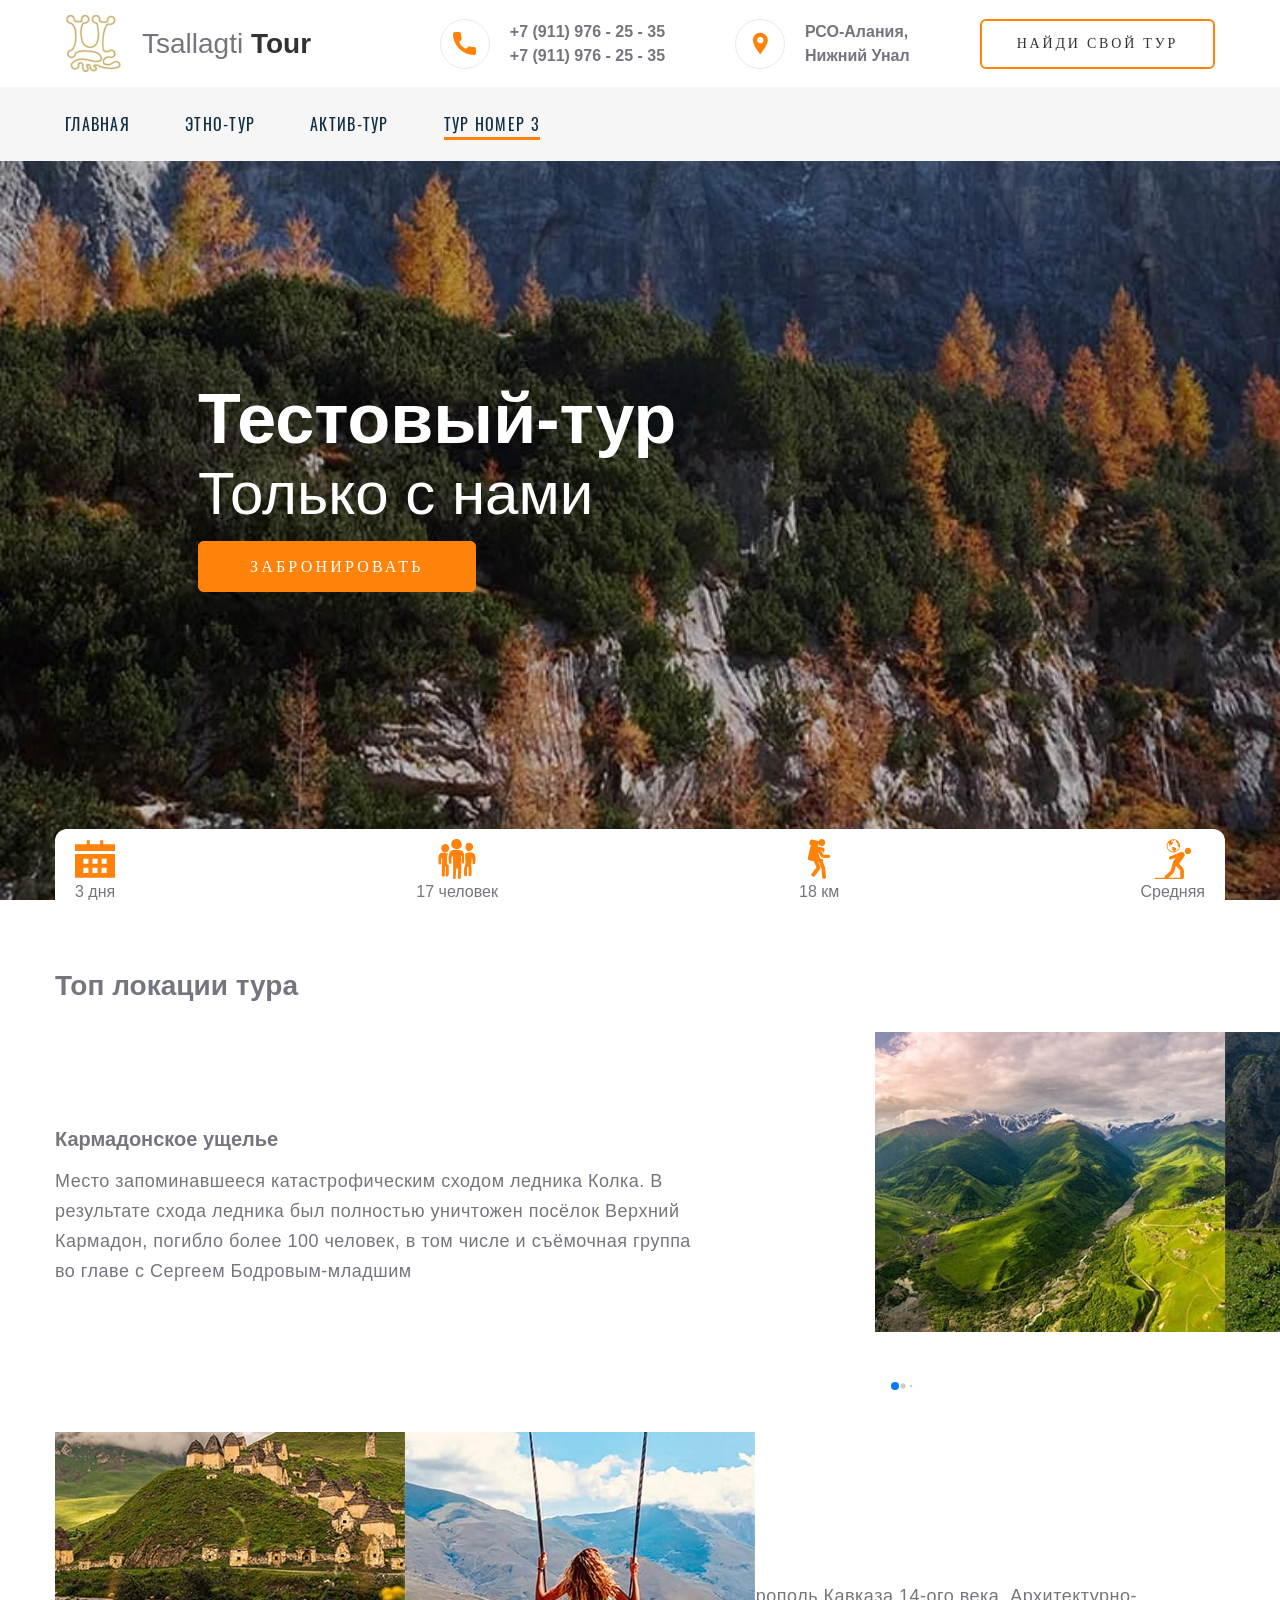
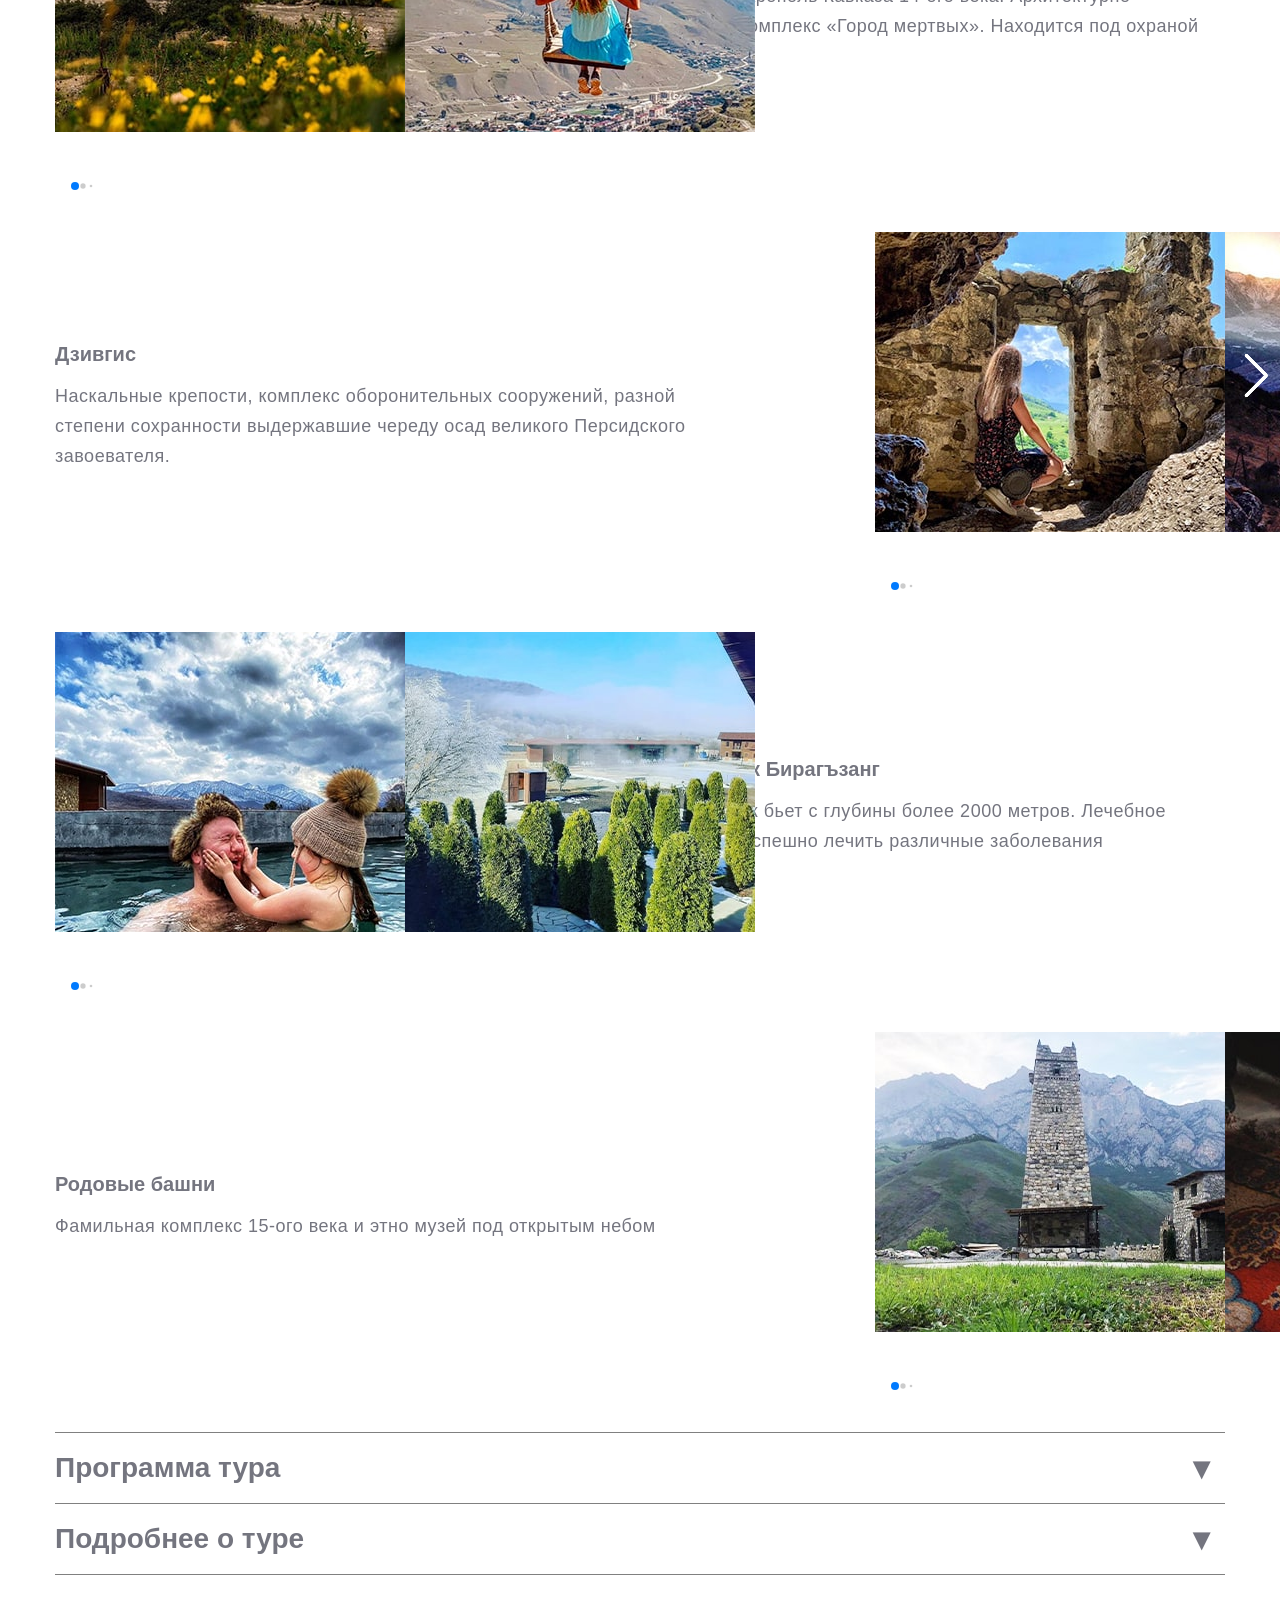
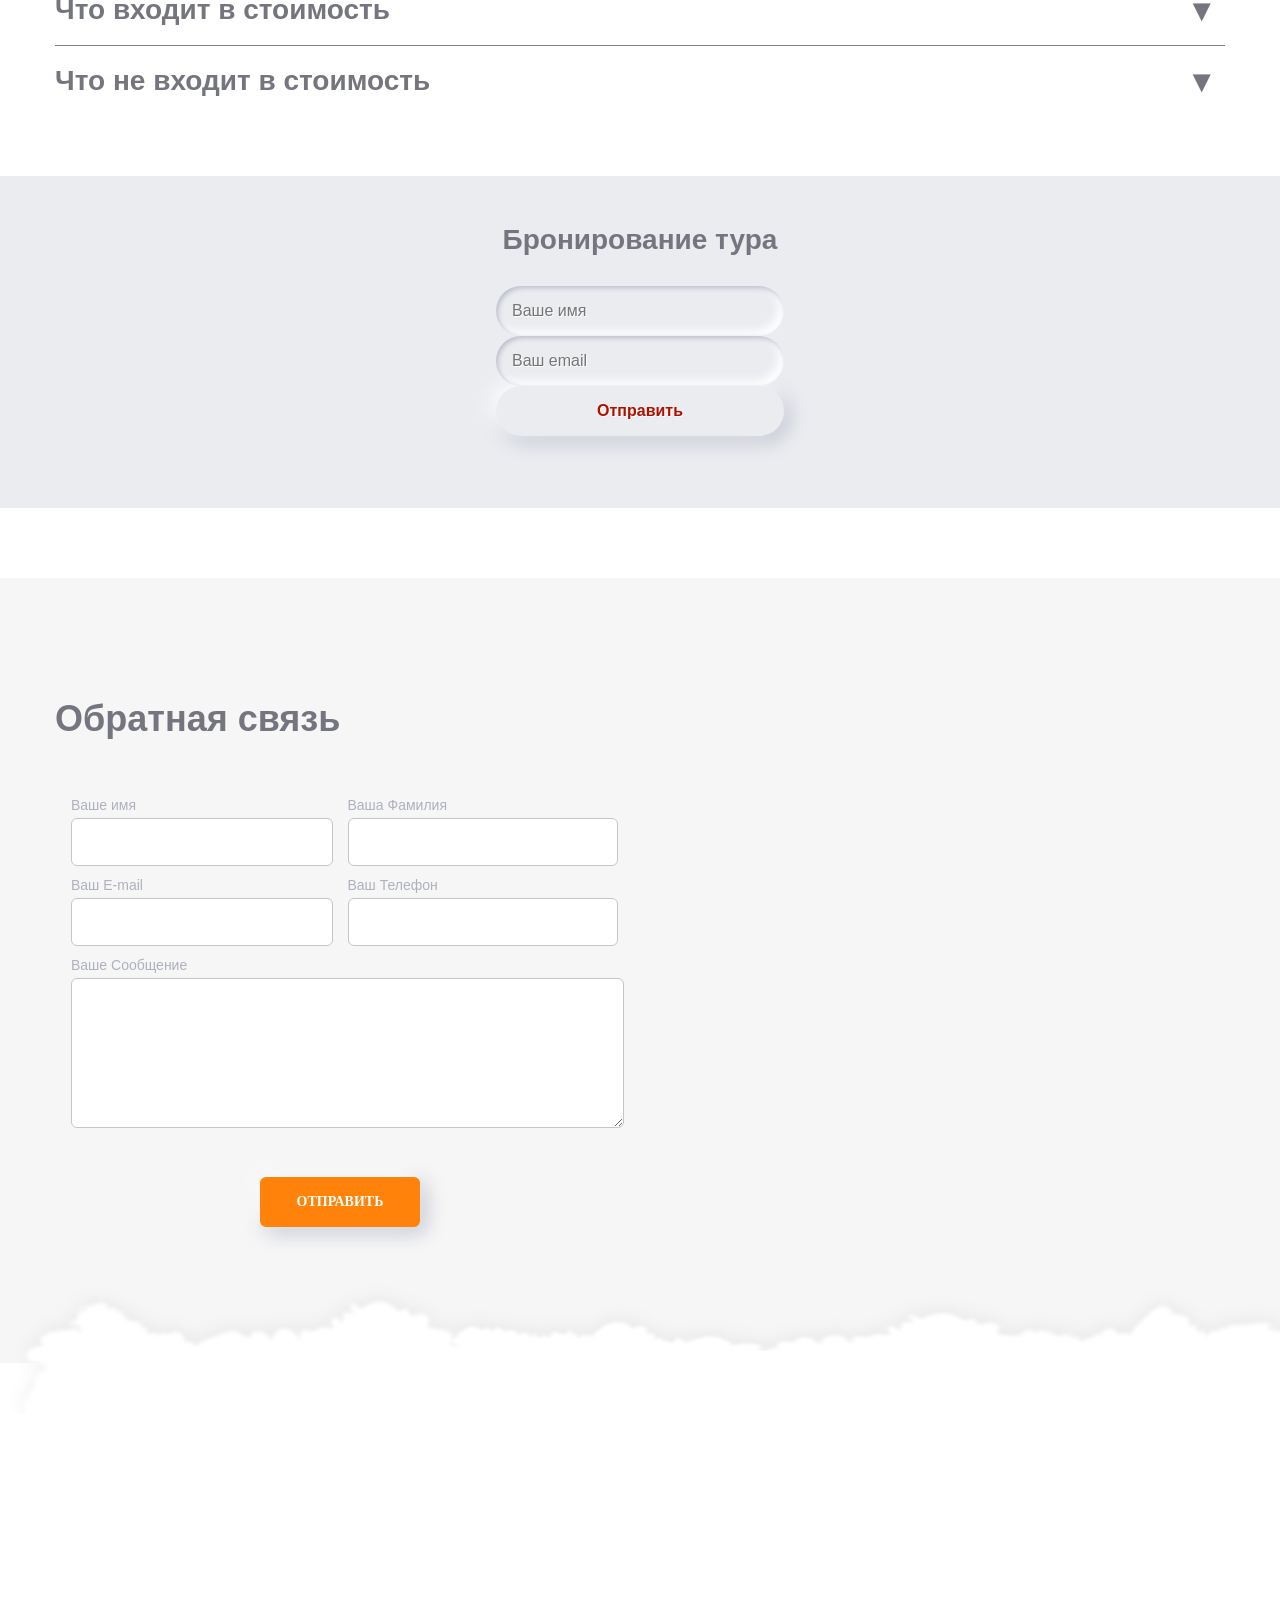
==== commit 79c7a00a: "Add files via upload" ====
--- a/test.html
+++ b/test.html
@@ -719,6 +719,7 @@
                     <h2 class="tour__title title-vis">Бронирование тура</h2>
                 </div>
                     <input type="text" name="name" class="tour__price-input _req" placeholder="Ваше имя" maxlength="50">
+                    <input type="text" name="email" class="tour__price-input _req" placeholder="Ваш email" maxlength="50">
                 <button class="tour__btn red" type="submit">Отправить</button>
             </form>
         </div>
